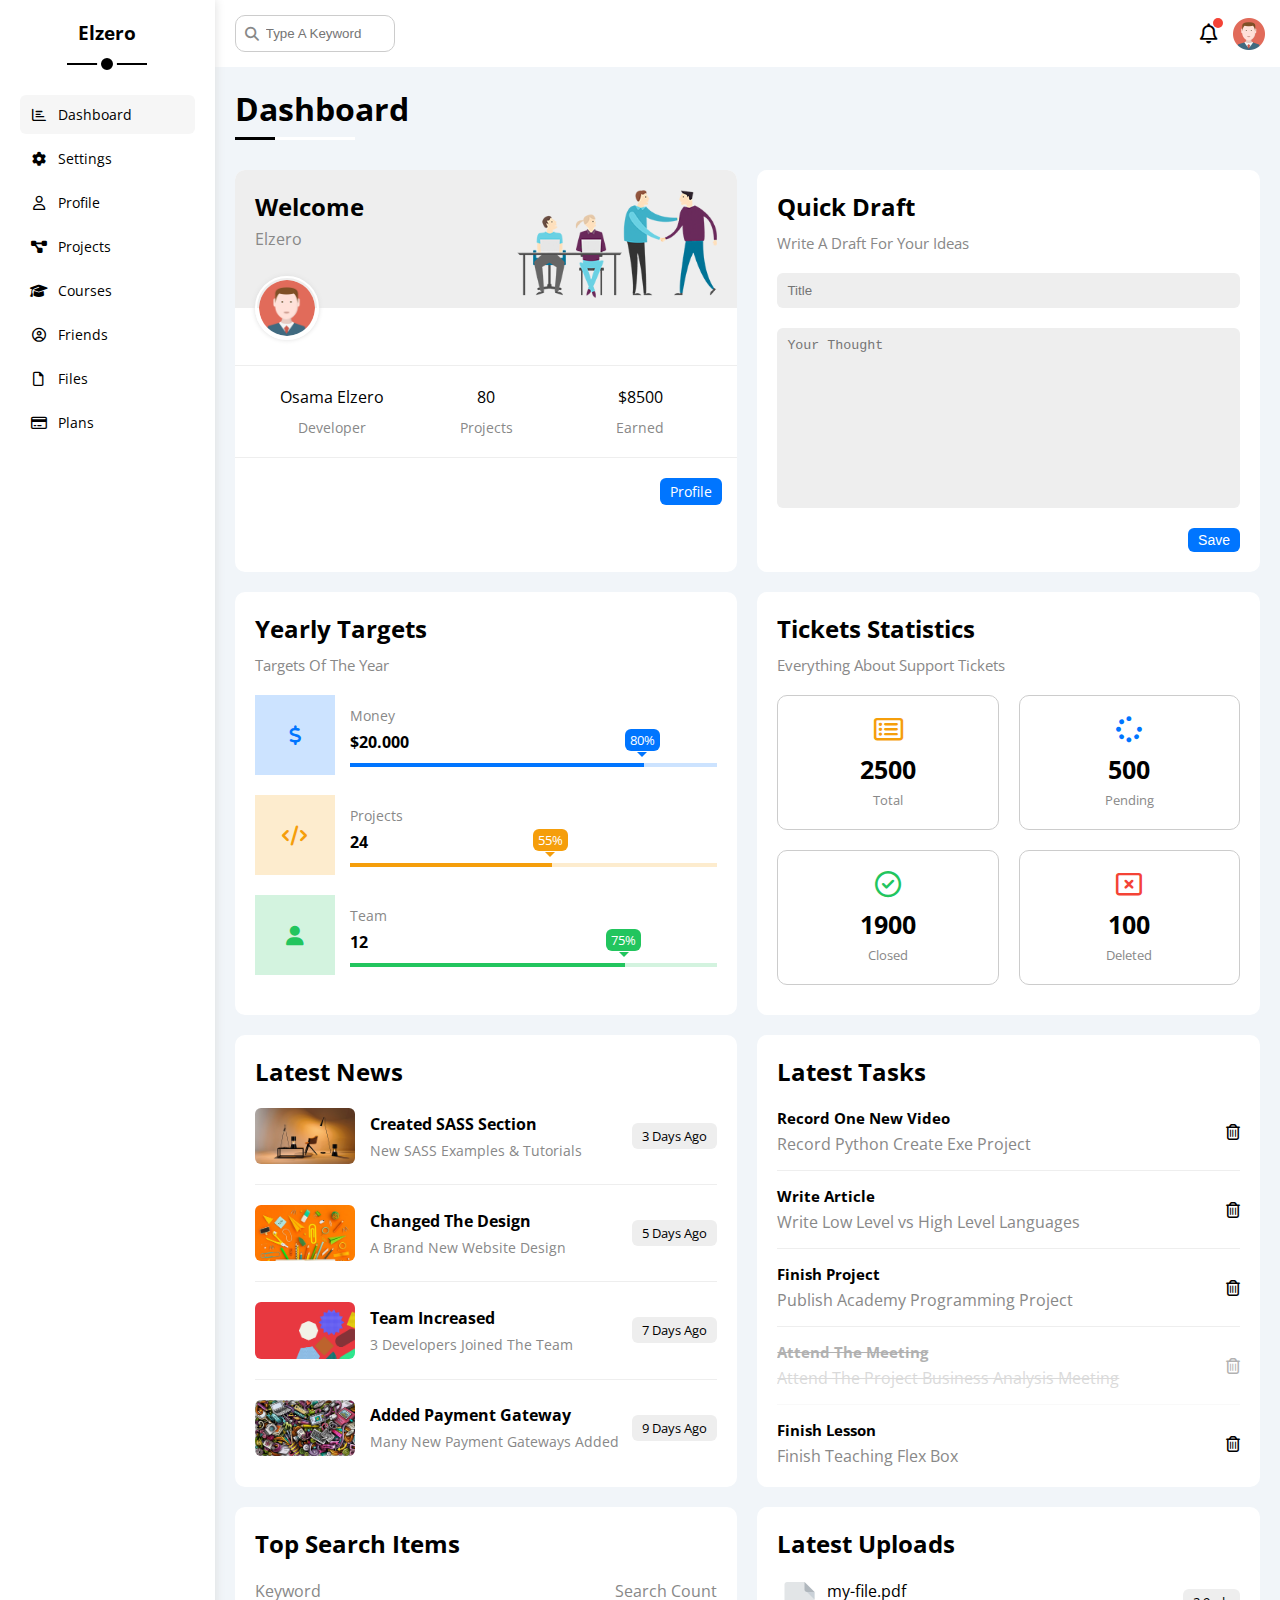
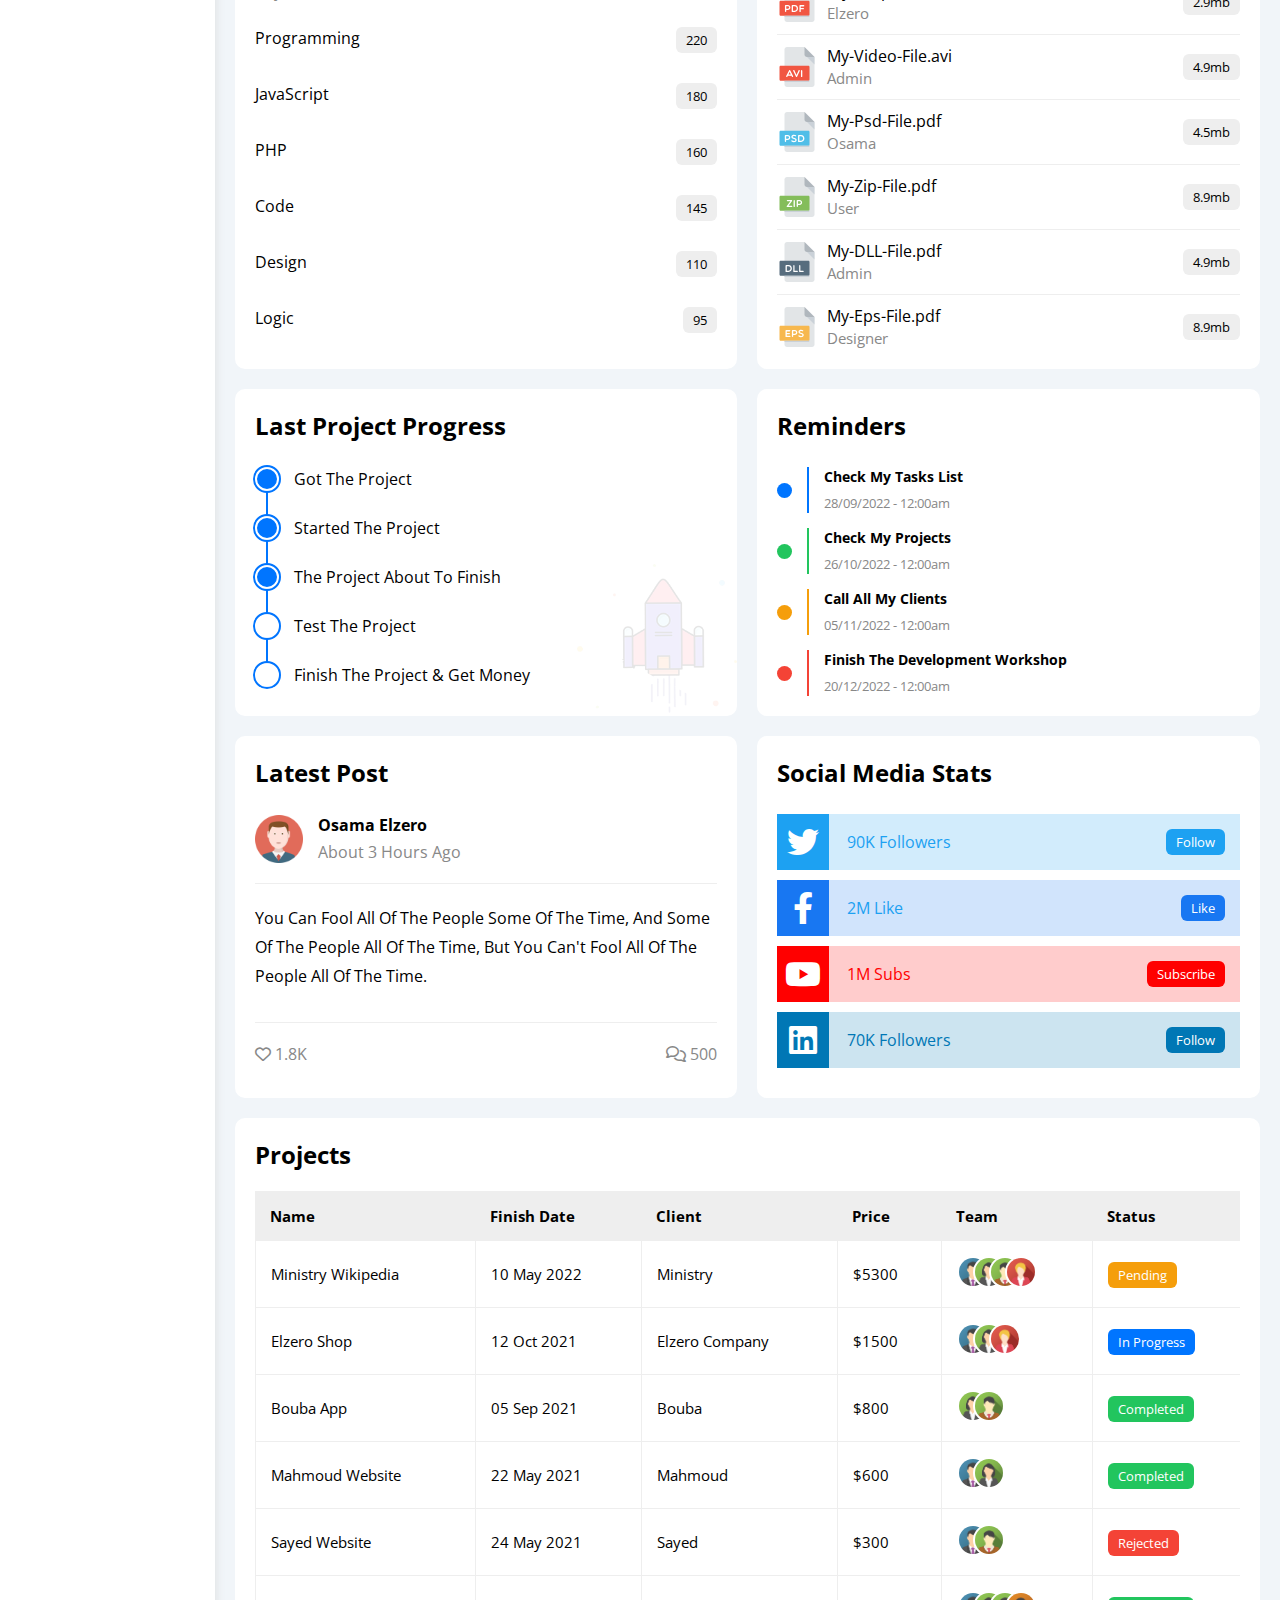
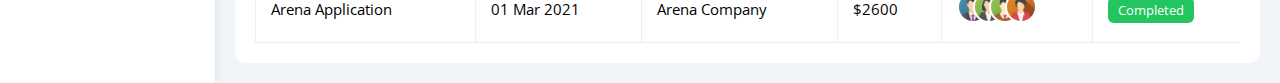
==== index.html @ e28482ee "Add files via upload" ====
<!DOCTYPE html>
<html lang="en">
  <head>
    <meta charset="UTF-8">
    <meta http-equiv="X-UA-Compatible" content="IE=edge">
    <meta name="viewport" content="width=device-width, initial-scale=1.0">
    <title>Dashboard</title>
    <link rel="stylesheet" href="css/framework.css">
    <link rel="stylesheet" href="css/master.css">
    <link rel="stylesheet" href="css/all.min.css">
    <link rel="preconnect" href="https://fonts.googleapis.com" />
    <link rel="preconnect" href="https://fonts.gstatic.com" crossorigin />
    <link href="https://fonts.googleapis.com/css2?family=Open+Sans:wght@300;500&#038;display=swap" rel="stylesheet" />
  </head>
  <body>
    <div class="page d-flex">
      <div class="sidebar bg-white p-20 p-relative">
        <h3 class="p-relative txt-c mt-0">Elzero</h3>
        <ul>
          <li>
            <a class="active d-flex align-center fs-14 c-black rad-6 p-10" href="index.html">
              <i class="fa-regular fa-chart-bar fa-fw"></i>
              <span>Dashboard</span>
            </a>
          </li>
          <li>
            <a class="d-flex align-center fs-14 c-black rad-6 p-10" href="settings.html">
              <i class="fa-solid fa-gear fa-fw"></i>
              <span>Settings</span>
            </a>
          </li>
          <li>
            <a class="d-flex align-center fs-14 c-black rad-6 p-10" href="profile.html">
              <i class="fa-regular fa-user fa-fw"></i>
              <span>Profile</span>
            </a>
          </li>
          <li>
            <a class="d-flex align-center fs-14 c-black rad-6 p-10" href="projects.html">
              <i class="fa-solid fa-diagram-project fa-fw"></i>
              <span>Projects</span>
            </a>
          </li>
          <li>
            <a class="d-flex align-center fs-14 c-black rad-6 p-10" href="courses.html">
              <i class="fa-solid fa-graduation-cap fa-fw"></i>
              <span>Courses</span>
            </a>
          </li>
          <li>
            <a class="d-flex align-center fs-14 c-black rad-6 p-10" href="friends.html">
              <i class="fa-regular fa-circle-user fa-fw"></i>
              <span>Friends</span>
            </a>
          </li>
          <li>
            <a class="d-flex align-center fs-14 c-black rad-6 p-10" href="files.html">
              <i class="fa-regular fa-file fa-fw"></i>
              <span>Files</span>
            </a>
          </li>
          <li>
            <a class="d-flex align-center fs-14 c-black rad-6 p-10" href="plans.html">
              <i class="fa-regular fa-credit-card fa-fw"></i>
              <span>Plans</span>
            </a>
          </li>
        </ul>
      </div>
      <div class="content w-full">
        <!-- Start Head -->
        <div class="head bg-white p-15 between-flex">
          <div class="search p-relative">
            <input class="p-10" type="search" placeholder="Type A Keyword" />
          </div>
          <div class="icons d-flex align-center">
            <div class="notification p-relative">
              <i class="fa-regular fa-bell fa-lg"></i>
            </div>
            <img src="imgs/avatar.png" alt="">
          </div>
        </div>
        <!-- End Head -->
        <h1 class="m-20 p-relative">Dashboard</h1>
        <div class="wrapper d-grid gap-20">
          <!-- Start Welcome Widget -->
          <div class="welcome rad-10 bg-white txt-c-mobile block-mobile">
            <div class="intro d-flex space-between p-20 bg-eee">
              <div>
                <h2 class="m-0">Welcome</h2>
                <p class="c-grey mt-5">Elzero</p>
              </div>
              <img class="hide-mobile" src="imgs/welcome.png" alt="">
            </div>
            <img class="avatar" src="imgs/avatar.png " alt="">
            <div class="body d-flex p-20 mt-20 mb-20 txt-c block-mobile">
              <div>Osama Elzero<span class="d-block c-grey mt-10 fs-14">Developer</span></div>
              <div>80<span class="d-block c-grey mt-10 fs-14">Projects</span></div>
              <div>$8500<span class="d-block c-grey mt-10 fs-14">Earned</span></div>
            </div>
            <a class="visit d-block fs-14 bg-blue c-white w-fit btn-shape" href="profile.html">Profile</a>
          </div>
          <!-- End Welcome Widget -->
          <!-- Start Quick Draft Widget -->
          <div class="quick-draft rad-10 bg-white block-mobile p-20">
            <h2 class="mt-0 mb-10">Quick Draft</h2>
            <p class="mt-0 mb-20 c-grey fs-15">Write A Draft For Your Ideas</p>
            <form action="">
              <input class="bg-eee b-none mb-20 p-10 rad-6 w-full" type="text" placeholder="Title">
              <textarea class="d-block bg-eee b-none mb-20 p-10 rad-6 w-full" type="text" placeholder="Your Thought"></textarea>
              <input class="save d-block fs-14 bg-blue c-white b-none w-fit btn-shape" type="submit" value="Save">
            </form>
          </div>
          <!-- End Quick Draft Widget -->
          <!-- Start Targets Widget -->
          <div class="targets rad-10 bg-white block-mobile p-20">
            <h2 class="mt-0 mb-10">Yearly Targets</h2>
            <p class="mt-0 mb-20 c-grey fs-15">Targets Of The Year</p>
            <div class="target-row mb-20 center-flex blue">
              <div class="icon center-flex mr-15"><i class="fa-solid fa-dollar-sign fa-lg c-blue"></i></div>
              <div class="details">
                <span class="c-grey fs-14">Money</span>
                <span class="d-block fw-bold mt-5 mb-10">$20.000</span>
                <div class="progress p-relative">
                  <span class="bg-blue blue p-absolute" style="width: 80%;">
                    <span class="p-absolute rad-6 bg-blue c-white">80%</span>
                  </span>
                </div>
              </div>
            </div>
            <div class="target-row mb-20 center-flex orange">
              <div class="icon center-flex mr-15"><i class="fa-solid fa-code fa-lg c-orange"></i></div>
              <div class="details">
                <span class="c-grey fs-14">Projects</span>
                <span class="d-block fw-bold mt-5 mb-10">24</span>
                <div class="progress p-relative">
                  <span class="bg-orange p-absolute" style="width: 55%;">
                    <span class="p-absolute rad-6 bg-orange c-white">55%</span>
                  </span>
                </div>
              </div>
            </div>
            <div class="target-row mb-20 center-flex green">
              <div class="icon center-flex mr-15"><i class="fa-solid fa-user fa-lg c-green"></i></div>
              <div class="details">
                <span class="c-grey fs-14">Team</span>
                <span class="d-block fw-bold mt-5 mb-10">12</span>
                <div class="progress p-relative">
                  <span class="bg-green p-absolute" style="width: 75%;">
                    <span class="p-absolute rad-6 bg-green c-white">75%</span>
                  </span>
                </div>
              </div>
            </div>
          </div>
          <!-- End Targets Widget -->
          <!-- Start Tickets Widget -->
          <div class="tickets rad-10 bg-white block-mobile p-20">
            <h2 class="mt-0 mb-10">Tickets Statistics</h2>
            <p class="mt-0 mb-20 c-grey fs-15">Everything About Support Tickets</p>
            <div class="d-flex txt-c gap-20 f-wrap  ">
              <div class="box p-20 rad-10 fs-13 c-grey">
                <i class="fa-regular fa-rectangle-list fa-2x mb-10 c-orange"></i>
                <span class="d-block fw-bold fs-25 c-black mb-5">2500</span>
                Total
              </div>
              <div class="box p-20 rad-10 fs-13 c-grey">
                <i class="fa-solid fa-spinner fa-2x mb-10 c-blue"></i>
                <span class="d-block fw-bold fs-25 c-black mb-5">500</span>
                Pending
              </div>
              <div class="box p-20 rad-10 fs-13 c-grey">
                <i class="fa-regular fa-circle-check fa-2x mb-10 c-green"></i>
                <span class="d-block fw-bold fs-25 c-black mb-5">1900</span>
                Closed
              </div>
              <div class="box p-20 rad-10 fs-13 c-grey">
                <i class="fa-regular fa-rectangle-xmark fa-2x mb-10 c-red"></i>
                <span class="d-block fw-bold fs-25 c-black mb-5">100</span>
                Deleted
              </div>
            </div>
          </div>
          <!-- End Tickets Widget -->
          <!-- Start Latest News Widget -->
          <div class="latest-news rad-10 bg-white block-mobile p-20">
            <h2 class="mt-0 mb-20">Latest News</h2>
            <div class="news-row d-flex align-center">
              <img class="w-100 rad-6 mr-15" src="imgs/news-01.png" alt="">
              <div class="info">
                <h3 class="mt-0 fs-16">Created SASS Section</h3>
                <p class="m-0 c-grey fs-14">New SASS Examples & Tutorials</p>
              </div>
              <div class="fs-13 bg-eee btn-shape txt-c-mobile">3 Days Ago</div>
            </div>
            <div class="news-row d-flex align-center">
              <img class="w-100 rad-6 mr-15" src="imgs/news-02.png" alt="">
              <div class="info">
                <h3 class="mt-0 fs-16">Changed The Design</h3>
                <p class="m-0 c-grey fs-14">A Brand New Website Design</p>
              </div>
              <div class="fs-13 bg-eee btn-shape txt-c-mobile">5 Days Ago</div>
            </div>
            <div class="news-row d-flex align-center">
              <img class="w-100 rad-6 mr-15" src="imgs/news-03.png" alt="">
              <div class="info">
                <h3 class="mt-0 fs-16">Team Increased</h3>
                <p class="m-0 c-grey fs-14">3 Developers Joined The Team</p>
              </div>
              <div class="fs-13 bg-eee btn-shape txt-c-mobile">7 Days Ago</div>
            </div>
            <div class="news-row d-flex align-center">
              <img class="w-100 rad-6 mr-15" src="imgs/news-04.png" alt="">
              <div class="info">
                <h3 class="mt-0 fs-16">Added Payment Gateway</h3>
                <p class="m-0 c-grey fs-14">Many New Payment Gateways Added</p>
              </div>
              <div class="fs-13 bg-eee btn-shape txt-c-mobile">9 Days Ago</div>
            </div>
          </div>
          <!-- End Latest News Widget -->
          <!-- Start Tasks Widget -->
          <div class="tasks rad-10 bg-white block-mobile p-20">
            <h2 class="mt-0 mb-20">Latest Tasks</h2>

            <div class="task-row between-flex mb-15 pb-15">
              <div class="info">
                <h3 class="mt-0 mb-5 fs-15">Record One New Video</h3>
                <p class="mt-0 c-grey m-0">Record Python Create Exe Project</p>
              </div>
              <i class="fa-regular fa-trash-can delete"></i>
            </div>
            <div class="task-row between-flex mb-15 pb-15">
              <div class="info">
                <h3 class="mt-0 mb-5 fs-15">Write Article</h3>
                <p class="mt-0 c-grey m-0">Write Low Level vs High Level Languages</p>
              </div>
              <i class="fa-regular fa-trash-can delete"></i>
            </div>
            <div class="task-row between-flex mb-15 pb-15">
              <div class="info">
                <h3 class="mt-0 mb-5 fs-15">Finish Project</h3>
                <p class="mt-0 c-grey m-0">Publish Academy Programming Project</p>
              </div>
              <i class="fa-regular fa-trash-can delete"></i>
            </div>
            <div class="task-row between-flex mb-15 pb-15 done">
              <div class="info">
                <h3 class="mt-0 mb-5 fs-15">Attend The Meeting</h3>
                <p class="mt-0 c-grey m-0 c-grey">Attend The Project Business Analysis Meeting</p>
              </div>
              <i class="fa-regular fa-trash-can delete"></i>
            </div>
            <div class="task-row between-flex">
              <div class="info">
                <h3 class="mt-0 mb-5 fs-15">Finish Lesson</h3>
                <p class="c-grey m-0">Finish Teaching Flex Box</p>
              </div>
              <i class="fa-regular fa-trash-can delete"></i>
            </div>
          </div>
          <!-- End Tasks Widget -->
          <!-- Start Search Items -->
          <div class="search-items p-20 bg-white rad-10">
            <h2 class="mt-0 mb-20">Top Search Items</h2>
            <div class="items d-flex space-between mb-10 c-grey">
              <div>Keyword</div>
              <div>Search Count</div>
            </div>
            <div class="items d-flex space-between pt-15 pb-15">
              <span>Programming</span>
              <span class="btn-shape bg-eee fs-13">220</span>
            </div>
            <div class="items d-flex space-between pt-15 pb-15">
              <span>JavaScript</span>
              <span class="btn-shape bg-eee fs-13">180</span>
            </div>
            <div class="items d-flex space-between pt-15 pb-15">
              <span>PHP</span>
              <span class="btn-shape bg-eee fs-13">160</span>
            </div>
            <div class="items d-flex space-between pt-15 pb-15">
              <span>Code</span>
              <span class="btn-shape bg-eee fs-13">145</span>
            </div>
            <div class="items d-flex space-between pt-15 pb-15">
              <span>Design</span>
              <span class="btn-shape bg-eee fs-13">110</span>
            </div>
            <div class="items d-flex space-between pt-15 pb-15">
              <span>Logic</span>
              <span class="btn-shape bg-eee fs-13">95</span>
            </div>
          </div>
          <!-- End Search Items -->
          <!-- Start Latest Uploads Widget -->
          <div class="latest-uploads p-20 bg-white rad-10">
            <h2 class="mt-0 mb-20">Latest Uploads</h2>
            <ul class="m-0">
              <li class="d-flex between-flex pb-10 mb-10">
                <div class="d-flex align-center">
                  <img class="mr-10" src="imgs/pdf.svg" alt="">
                  <div class="">
                    <span class="d-block">my-file.pdf</span>
                    <span class="fs-15 c-grey">Elzero</span>
                  </div>
                </div>
                <div class="btn-shape bg-eee fs-13">2.9mb</div>
              </li>
              <li class="d-flex between-flex pb-10 mb-10">
                <div class="d-flex align-center">
                  <img class="mr-10" src="imgs/avi.svg" alt="">
                  <div class="">
                    <span class="d-block">My-Video-File.avi</span>
                    <span class="fs-15 c-grey">Admin</span>
                  </div>
                </div>
                <div class="btn-shape bg-eee fs-13">4.9mb</div>
              </li>
              <li class="d-flex between-flex pb-10 mb-10">
                <div class="d-flex align-center">
                  <img class="mr-10" src="imgs/psd.svg" alt="">
                  <div class="">
                    <span class="d-block">My-Psd-File.pdf</span>
                    <span class="fs-15 c-grey">Osama</span>
                  </div>
                </div>
                <div class="btn-shape bg-eee fs-13">4.5mb</div>
              </li>
              <li class="d-flex between-flex pb-10 mb-10">
                <div class="d-flex align-center">
                  <img class="mr-10" src="imgs/zip.svg" alt="">
                  <div class="">
                    <span class="d-block">My-Zip-File.pdf</span>
                    <span class="fs-15 c-grey">User</span>
                  </div>
                </div>
                <div class="btn-shape bg-eee fs-13">8.9mb</div>
              </li>
              <li class="d-flex between-flex pb-10 mb-10">
                <div class="d-flex align-center">
                  <img class="mr-10" src="imgs/dll.svg" alt="">
                  <div class="">
                    <span class="d-block">My-DLL-File.pdf</span>
                    <span class="fs-15 c-grey">Admin</span>
                  </div>
                </div>
                <div class="btn-shape bg-eee fs-13">4.9mb</div>
              </li>
              <li class="d-flex between-flex">
                <div class="d-flex align-center">
                  <img class="mr-10" src="imgs/eps.svg" alt="">
                  <div>
                    <span class="d-block">My-Eps-File.pdf</span>
                    <span class="fs-15 c-grey">Designer</span>
                  </div>
                </div>
                <div class="btn-shape bg-eee fs-13">8.9mb</div>
              </li>
            </ul>
          </div>
          <!-- End Latest Uploads Widget -->
          <!-- Start Last Project Progress Widget -->
          <div class="last-project p-20 bg-white rad-10 p-relative">
            <h2 class="mt-0 mb-20">Last Project Progress</h2>
            <ul class="p-relative m-0">
              <li class="mt-25 align-center done d-flex">Got The Project</li>
              <li class="mt-25 align-center done d-flex">Started The Project</li>
              <li class="mt-25 align-center done d-flex">The Project About To Finish</li>
              <li class="mt-25 align-center d-flex current">Test The Project</li>
              <li class="mt-25 align-center d-flex">Finish The Project & Get Money</li>
            </ul>
            <img class="launch-icon " src="imgs/project.png" alt="">
          </div>
          <!-- End Last Project Progress Widget -->
          <!-- Start Reminders Widget -->
          <div class="reminders p-20 bg-white rad-10 p-relative">
            <h2 class="mt-0 mb-25">Reminders</h2>
            <ul class="m-0">
              <li class="d-flex mt-15 align-center">
                <span class="key rad-half bg-blue mr-15 d-block"></span>
                <div class= "pl-15 blue">
                  <p class="fs-14 fw-bold mt-0 mb-5">Check My Tasks List</p>
                  <span class="fs-13 c-grey">28/09/2022 - 12:00am</span>
                </div>
              </li>
              <li class="d-flex mt-15 align-center">
                <span class="key rad-half bg-green mr-15 d-block"></span>
                <div class= "pl-15 green">
                  <p class="fs-14 fw-bold mt-0 mb-5">Check My Projects</p>
                  <span class="fs-13 c-grey">26/10/2022 - 12:00am</span>
                </div>
              </li>
              <li class="d-flex mt-15 align-center">
                <span class="key rad-half bg-orange mr-15 d-block"></span>
                <div class= "pl-15 orange">
                  <p class="fs-14 fw-bold mt-0 mb-5">Call All My Clients</p>
                  <span class="fs-13 c-grey">05/11/2022 - 12:00am</span>
                </div>
              </li>
              <li class="d-flex mt-15 align-center">
                <span class="key rad-half bg-red mr-15 d-block"></span>
                <div class= "pl-15 red">
                  <p class="fs-14 fw-bold mt-0 mb-5">Finish The Development Workshop</p>
                  <span class="fs-13 c-grey">20/12/2022 - 12:00am</span>
                </div>
              </li>
            </ul>
          </div>
          <!-- End Reminders Widget -->
          <!-- Start Latest Post Widget -->
          <div class="latest-post p-20 bg-white rad-10 p-relative">
            <h2 class="mt-0 mb-25">Latest Post</h2>
            <div class="top d-flex align-center">
              <img class="avatar mr-15" src="imgs/avatar.png" alt="">
              <div class="info">
                <span class="mb-5 fw-bold d-block">Osama Elzero</span>
                <span class="c-grey">About 3 Hours Ago</span>
              </div>
            </div>
            <div class="post-content txt-c-mobile mt-20 mb-20 pt-20 pb-20">
              You Can Fool All Of The People Some Of The Time, And Some Of The People All Of The Time, But You Can't Fool All Of The People All Of The Time.
            </div>
            <div class="post-stats between-flex c-grey">
              <div>
                <i class="fa-regular fa-heart"></i>
                <span>1.8K</span>
              </div>
              <div>
                <i class="fa-regular fa-comments"></i>
                <span>500</span>
              </div>
            </div>
          </div>
          <!-- End Latest Post Widget -->
          <!-- Start Social Media Stats Widget -->
          <div class="social-media p-20 bg-white rad-10 p-relative">
            <h2 class="mt-0 mb-25">Social Media Stats</h2>
            <div class="box twitter p-relative mb-10 p-15 between-flex">
              <i class="fa-brands fa-twitter fa-2x c-white h-full center-flex"></i>
              <span>90K Followers</span>
              <a class="btn-shape fs-13 c-white bg-blue" href="#">Follow</a>
            </div>
            <div class="box facebook p-relative mb-10 p-15 between-flex">
              <i class="fa-brands fa-facebook-f fa-2x c-white h-full center-flex"></i>
              <span>2M Like</span>
              <a class="btn-shape fs-13 c-white bg-blue" href="#">Like</a>
            </div>
            <div class="box youtube p-relative mb-10 p-15 between-flex">
              <i class="fa-brands fa-youtube fa-2x c-white h-full center-flex"></i>
              <span>1M Subs</span>
              <a class="btn-shape fs-13 c-white bg-blue" href="#">Subscribe</a>
            </div>
            <div class="box linkedin p-relative mb-10 p-15 between-flex">
              <i class="fa-brands fa-linkedin fa-2x c-white h-full center-flex"></i>
              <span>70K Followers</span>
              <a class="btn-shape fs-13 c-white bg-blue" href="#">Follow</a>
            </div>
          </div>
          <!-- End Social Media Stats Widget -->
        </div>
          <!-- Start Projects Widget -->
          <div class="projects p-20 bg-white rad-10 m-20">
            <h2 class="mt-0 mb-20">Projects</h2>
            <div class="responsive-table">
              <table class="fs-15 w-full">
                <thead>
                  <tr>
                    <td>Name</td>
                    <td>Finish Date</td>
                    <td>Client</td>
                    <td>Price</td>
                    <td>Team</td>
                    <td>Status</td>
                  </tr>
                </thead>
                <tbody>
                  <tr>
                    <td>Ministry Wikipedia</td>
                    <td>10 May 2022</td>
                    <td>Ministry</td>
                    <td>$5300</td>
                    <td>
                      <img src="imgs/team-01.png" alt="">
                      <img src="imgs/team-02.png" alt="">
                      <img src="imgs/team-03.png" alt="">
                      <img src="imgs/team-05.png" alt="">
                    </td>
                    <td>
                      <span class="label btn-shape bg-orange">Pending</span>
                    </td>
                  </tr>
                  <tr>
                    <td>Elzero Shop</td>
                    <td>12 Oct 2021</td>
                    <td>Elzero Company</td>
                    <td>$1500</td>
                    <td>
                      <img src="imgs/team-01.png" alt="">
                      <img src="imgs/team-02.png" alt="">
                      <img src="imgs/team-05.png" alt="">
                    </td>
                    <td>
                      <span class="label btn-shape bg-blue">In Progress</span>
                    </td>
                  </tr>
                  <tr>
                    <td>Bouba App</td>
                    <td>05 Sep 2021</td>
                    <td>Bouba</td>
                    <td>$800</td>
                    <td>
                      <img src="imgs/team-02.png" alt="">
                      <img src="imgs/team-03.png" alt="">
                    </td>
                    <td>
                      <span class="label btn-shape bg-green">Completed</span>
                    </td>
                  </tr>
                  <tr>
                    <td>Mahmoud Website</td>
                    <td>22 May 2021</td>
                    <td>Mahmoud</td>
                    <td>$600</td>
                    <td>
                      <img src="imgs/team-01.png" alt="">
                      <img src="imgs/team-02.png" alt="">
                    </td>
                    <td>
                      <span class="label btn-shape bg-green">Completed</span>
                    </td>
                  </tr>
                  <tr>
                    <td>Sayed Website</td>
                    <td>24 May 2021</td>
                    <td>Sayed</td>
                    <td>$300</td>
                    <td>
                      <img src="imgs/team-01.png" alt="">
                      <img src="imgs/team-03.png" alt="">
                    </td>
                    <td>
                      <span class="label btn-shape bg-red">Rejected</span>
                    </td>
                  </tr>
                  <tr>
                    <td>Arena Application</td>
                    <td>01 Mar 2021</td>
                    <td>Arena Company</td>
                    <td>$2600</td>
                    <td>
                      <img src="imgs/team-01.png" alt="">
                      <img src="imgs/team-02.png" alt="">
                      <img src="imgs/team-03.png" alt="">
                      <img src="imgs/team-04.png" alt="">
                    </td>
                    <td>
                      <span class="label btn-shape bg-green">Completed</span>
                    </td>
                  </tr>
                </tbody>
              </table>
            </div>
          </div>
          <!-- End Projects Widget -->
      </div>
    </div>
  </body>
</html>
---- css/framework.css ----
:root {
  --blue-color: #0075ff;
  --blue-alt-color: #0d69d5;
  --orange-color: #f59e0b;
  --green-color: #22c55e;
  --red-color: #f44336;
  --grey-color: #888;
}
/* Start Box */
.d-flex {
  display: flex !important;
}
.f-wrap {
  flex-wrap: wrap;
}
.align-center {
  align-items: center;
}
.space-between {
  justify-content: space-between;
}
.d-grid {
  display: grid !important;
}
.gap-20 {
  gap: 20px;
}
.d-block {
  display: block !important;
}
@media (max-width: 767px) {
  .block-mobile {
    display: block !important;
  }
  .hide-mobile {
    display: none !important;
  }
  .wrap-mobile {
    flex-wrap: wrap;
  }
}
/* End Box */
/* Start Padding + Margin */
.p-10 {
  padding: 10px;
}
.p-15 {
  padding: 15px;
}
.p-20 {
  padding: 20px;
}
.pt-10 {
  padding-top: 10px;
}
.pt-15 {
  padding-top: 15px;
}
.pt-20 {
  padding-top: 20px;
}
.pb-10 {
  padding-bottom: 10px;
}
.pb-15 {
  padding-bottom: 15px;
}
.pb-20 {
  padding-bottom: 20px;
}
.pl-15 {
  padding-left: 15px;
}
.m-0 {
  margin: 0;
}
.m-15 {
  margin: 15px;
}
.m-20 {
  margin: 20px;
}
.mt-0 {
  margin-top: 0;
}
.mt-5 {
  margin-top: 5px;
}
.mt-10 {
  margin-top: 10px;
}
.mt-15 {
  margin-top: 15px;
}
.mt-20 {
  margin-top: 20px;
}
.mt-25 {
  margin-top: 25px;
}
.mr-10 {
  margin-right: 10px;
}
.mr-15 {
  margin-right: 15px;
}
.mb-5 {
  margin-bottom: 5px;
}
.mb-10 {
  margin-bottom: 10px;
}
.mb-15 {
  margin-bottom: 15px;
}
.mb-20 {
  margin-bottom: 20px;
}
.mb-25 {
  margin-bottom: 25px;
}
/* End Padding + Margin */
/* Start Color */
.c-black {
  color: black;
}
.c-white {
  color: white;
}
.c-grey {
  color: var(--grey-color);
}
.c-red {
  color: var(--red-color);
}
.c-green {
  color: var(--green-color);
}
.c-blue {
  color: var(--blue-color);
}
.c-orange {
  color: var(--orange-color);
}
.bg-red {
  background-color: var(--red-color);
}
.bg-green {
  background-color: var(--green-color);
}
.bg-blue {
  background-color: var(--blue-color);
}
.bg-orange {
  background-color: var(--orange-color);
}
.bg-white {
  background-color: white;
}
.bg-eee {
  background-color: #eee;
}
/* End Color */
/* Start Position */
.p-relative {
  position: relative;
}
.p-absolute {
  position: absolute;
}
/* End Position */
/* Start Font */
.txt-c {
  text-align: center;
}
.fs-13 {
  font-size: 13px;
}
.fs-14 {
  font-size: 14px;
}
.fs-15 {
  font-size: 15px;
}
.fs-16 {
  font-size: 16px;
}
.fs-25 {
  font-size: 25px;
}
.fw-bold {
  font-weight: bold;
}
@media (max-width: 767px) {
  .txt-c-mobile {
    text-align: center;
  }
}
/* End Font */
/* Start Border */
.rad-6 {
  border-radius: 6px;
}
.rad-10 {
  border-radius: 10px;
}
.rad-half {
  border-radius: 50%;
}
.b-none {
  border: none;
}
.border-ccc {
  border: 1px solid #ccc;
}
.border-eee {
  border: 1px solid #eee;
}

/* End Border */
/* Start Width + Height */
.w-full {
  width: 100%;
}
.w-100 {
  width: 100px;
}
.w-fit {
  width: fit-content;
}
.h-full {
  height: 100%;
}
.h-100 {
  height: 100px;
}
/* End Width + Height */
/* Start Components */
.center-flex {
  display: flex !important;
  align-items: center;
  justify-content: center;
}
.between-flex {
  display: flex !important;
  align-items: center;
  justify-content: space-between;
}
.btn-shape {
  padding: 4px 10px;
  border-radius: 6px;
}
/* End Components */
---- css/master.css ----
:root {
  --blue-color: #0075ff;
  --blue-alt-color: #0d69d5;
  --orange-color: #f59e0b;
  --green-color: #22c55e;
  --red-color: #f44336;
  --grey-color: #888;
}
* {
  box-sizing: border-box;
}
body {
  font-family: "Open Sans", sans-serif;
  margin: 0;
}
*:focus {
  outline: none;
}
a {
  text-decoration: none;
}
ul {
  list-style: none;
  padding: 0;
}
::-webkit-scrollbar {
  width: 15px;
}
::-webkit-scrollbar-track {
  background-color: white;
}
::-webkit-scrollbar-thumb {
  background-color: var(--blue-color);
}
::-webkit-scrollbar-thumb:hover {
  background-color: var(--blue-alt-color);
}
.page {
  background-color: #f1f5f9;
  min-height: 100vh;
}
/* Start Sidebar */
.sidebar {
  width: 250px;
  box-shadow: 0 0 10px #ddd;
}
.sidebar > h3 {
  margin-bottom: 50px;
}
.sidebar > h3::before,
.sidebar > h3::after {
  content: "";
  background-color: black;
  transform: translateX(-50%);
  position: absolute;
  left: 50%;
}
.sidebar > h3::before {
  width: 80px;
  height: 2px;
  bottom: -20px;
}
.sidebar > h3::after {
  bottom: -29px;
  width: 12px;
  height: 12px;
  border-radius: 50%;
  border: 4px solid white;
}
.sidebar ul li a {
  transition: 0.3s;
  margin-bottom: 5px;
}
.sidebar ul li a:hover,
.sidebar ul li a.active {
  background-color: #f6f6f6;
}
.sidebar ul li a span {
  font-size: 14px;
  margin-left: 10px;
}
@media (max-width: 767px) {
  .sidebar {
    width: 58px;
    padding: 10px;
  }
  .sidebar > h3 {
    font-size: 13px;
    margin-bottom: 15px;
  }
  .sidebar > h3::before,
  .sidebar > h3::after {
    display: none;
  }
  .sidebar ul li a span {
    display: none;
  }
}
/* End Sidebar */
/* Start Content */
.content {
  overflow: hidden;
}
.head .search::before {
  font-family: var(--fa-style-family-classic);
  content: "\f002";
  font-weight: 900;
  position: absolute;
  left: 15px;
  top: 50%;
  transform: translateY(-50%);
  font-size: 14px;
  color: var(--grey-color);
}
.head .search input {
  border: 1px solid #ccc;
  border-radius: 10px;
  margin-left: 5px;
  padding-left: 30px;
  width: 160px;
  transition: width 0.3s;
}
.head .search input:focus {
  width: 200px;
}
.head .search input:focus::placeholder {
  opacity: 0;
}
.head .icons img {
  width: 32px;
  margin-left: 15px;
}
.head .icons .notification::before {
  content: "";
  position: absolute;
  width: 10px;
  height: 10px;
  background-color: var(--red-color);
  border-radius: 50%;
  top: -5px;
  right: -5px;
}

.page h1 {
  margin-bottom: 40px;
}
.page h1::before,
.page h1::after {
  content: "";
  height: 3px;
  left: 0;
  bottom: -10px;
  position: absolute;
}
.page h1::before {
  width: 120px;
  background-color: white;
}
.page h1::after {
  background-color: black;
  width: 40px;
}
.wrapper {
  grid-template-columns: repeat(auto-fill, minmax(450px, 1fr));
  margin-left: 20px;
  margin-right: 20px;
  margin-bottom: 20px;
}
/* End Content */
/* Start Welcome Widget */
.welcome {
  overflow: hidden;
}
.welcome .intro img {
  width: 200px;
  margin-bottom: -10px;
}
.welcome .avatar {
  width: 64px;
  height: 64px;
  border: 2px solid white;
  border-radius: 50%;
  padding: 2px;
  box-shadow: 0 0 5px #ddd;
  margin-left: 20px;
  margin-top: -32px;
}
.welcome .body {
  border-top: 1px solid #eee;
  border-bottom: 1px solid #eee;
}
.welcome .body div {
  flex: 1;
}
.welcome a {
  margin: 0 15px 15px auto;
  transition: 0.3s;
}
.welcome a:hover {
  background-color: var(--blue-alt-color);
}
@media (max-width: 767px) {
  .page .wrapper {
    grid-template-columns: minmax(200px, 1fr);
    gap: 10px;
    margin-left: 10px;
    margin-right: 10px;
    margin-bottom: 10px;
  }
  .welcome .intro {
    padding-bottom: 30px;
}
  .welcome .intro div h2 {
    margin-top: 0;
  }
  .welcome .avatar {
    margin-left: 0;
  }
  .welcome .body div:not(:last-child) {
    margin-bottom: 20px;
  }
}
/* End Welcome Widget */
/* Start Quick Draft Widget */
.quick-draft form textarea {
  resize: none;
  min-height: 180px;
}
.quick-draft form input:last-child {
  margin-left: auto;
  cursor: pointer;
  transition: 0.3s;
}
.quick-draft form input:last-child:hover {
  background-color: var(--blue-alt-color);
}
/* .quick-draft form [placeholder] {
  font-size: 12px;
  word-spacing: 5px;
} */
/* End Quick Draft Widget */
/* Start Targets Widget */
.targets .target-row .icon {
  width: 80px;
  height: 80px;
  margin-right: 15px;
}
.targets .details {
  flex: 1;
}
.targets .details .progress {
  height: 4px;
}
.targets .details .progress > span {
  height: 100%;
  left: 0;
  top: 0;
}
.targets .details .progress > span span {
  padding: 2px 5px;
  font-size: 13px;
  bottom: 16px;
  right: -16px;
}
.targets .blue .icon, .blue .progress {
  background-color: rgb(0 117 255 / 20%);
}
.blue .progress > span span::after {
  content: "";
  border-color: transparent;
  border-width: 5px;
  border-style: solid;
  position: absolute;
  bottom: -11px;
  left: 50%;
  transform: translateX(-50%);
  border-top-color: var(--blue-color);
}
.targets .orange .icon, .orange .progress {
  background-color: rgb(245 158 11 / 20%);
}
.orange .progress > span span::after {
  content: "";
  border-color: transparent;
  border-width: 5px;
  border-style: solid;
  position: absolute;
  bottom: -11px;
  left: 50%;
  transform: translateX(-50%);
  border-top-color: var(--orange-color);
}
.targets .green .icon, .green .progress {
  background-color: rgb(34 197 94 / 20%);
}
.green .progress > span span::after {
  content: "";
  border-color: transparent;
  border-width: 5px;
  border-style: solid;
  position: absolute;
  bottom: -11px;
  left: 50%;
  transform: translateX(-50%);
  border-top-color: var(--green-color);
}
/* End Targets Widget */
/* Start Tickets Widget */
.tickets .box {
  border: 1px solid #ccc;
  width: calc(50% - 10px);
}
@media (max-width: 767px) {
  .tickets .box {
    width: 100%;
  }
}
/* End Tickets Widget */
/* Start Latest News */
.latest-news .news-row:not(:last-of-type) {
  margin-bottom: 20px;
  padding-bottom: 20px;
  border-bottom: 1px solid #eee;
}
.latest-news .info {
  flex-grow: 1;
}
.latest-news .info h3 {
  margin-bottom: 6px;
}
/* End Latest News */
/* Start Tasks Widget */
.tasks > div:not(:last-child) {
  border-bottom: 1px solid #eee;
}
.tasks .info {
  flex-grow: 1;
}
.tasks .done {
  border-bottom: 1px solid #eee !important;
}
.tasks .done h3, .tasks .done p {
  text-decoration: line-through;
}
.tasks > div .delete {
  transition: 0.3s;
  cursor: pointer;
}
.tasks > div .delete:hover {
  color: var(--red-color);
}
.tasks .done {
  opacity: 0.3;
}
/* End Tasks Widget */
/* Start Latest Uploads Widget */
.latest-uploads ul li img {
  width: 40px;
  height: 40px;
}
.latest-uploads ul li:not(:last-child) {
  border-bottom: 1px solid #eee;
}
/* End Latest Uploads Widget */
/* Start Last Project Progress Widget */
.last-project ul::before {
  content: "";
  position: absolute;
  left: 11px;
  width: 2px;
  height: 100%;
  background-color: var(--blue-color);
}
.last-project ul li::before {
  content: "";
  width: 20px;
  height: 20px;
  display: block;
  border-radius: 50%;
  background-color: white;
  border: 2px solid white;
  outline: 2px solid var(--blue-color);
  margin-right: 15px;
  z-index: 1;
}
.last-project ul li.done::before {
  background-color: var(--blue-color);
}
.last-project ul li.current::before {
  animation: change-color 0.8s infinite alternate;
}
.last-project .launch-icon {
  position: absolute;
  width: 160px;
  bottom: 0;
  right: 0;
  opacity: 0.1;
}
/* End Last Project Progress Widget */
/* Start Reminders Widget */
.reminders .key {
  width: 15px;
  height: 15px;
}
.reminders .blue {
  border-left: 2px solid var(--blue-color);
}
.reminders .green {
  border-left: 2px solid var(--green-color);
}
.reminders .orange {
  border-left: 2px solid var(--orange-color);
}
.reminders .red {
  border-left: 2px solid var(--red-color);
}
/* End Reminders Widget */
/* Start Latest Post Widget */
.latest-post .top .avatar {
  width: 48px;
  height: 48px;
}
.latest-post .post-content {
  border-top: 1px solid #eee;
  border-bottom: 1px solid #eee;
  line-height: 1.8;
  min-height: 140px;
  text-transform: capitalize;
}
/* End Latest Post Widget */
/* Start Social Media Stats Widget */
.social-media .box {
  padding-left: 70px;
}
.social-media .box i {
  position: absolute;
  left: 0;
  top: 0;
  width: 52px;
  transition: 0.3s;
}
.social-media .box i:hover {
  transform: rotate(5deg);
}
.social-media .twitter {
  background-color: rgb(29 161 242 / 20%);
  color: #1da1f2;
}
.social-media .twitter i, .social-media .twitter a {
  background-color: #1da1f2;
}
.social-media .facebook {
  background-color: rgb(24 119 242 / 20%);
  color: #1da1f2;
}
.social-media .facebook i, .social-media .facebook a {
  background-color: #1877f2;
}
.social-media .youtube {
  background-color: rgb(255 0 0 / 20%);
  color: #ff0000;
}
.social-media .youtube i, .social-media .youtube a {
  background-color: #ff0000;
}
.social-media .linkedin {
  background-color: rgb(0 119 181 / 20%);
  color: #0077b5;
}
.social-media .linkedin i, .social-media .linkedin a {
  background-color: #0077b5;
}
/* End Social Media Stats Widget */
/* Start Projects Widget */
.projects .responsive-table {
  overflow: auto;
}
.projects table {
  min-width: 1000px;
  border-spacing: 0;
}
.projects table td {
  padding: 15px;
}
.projects thead td {
  background-color: #eee;
  font-weight: bold;
}
.projects table img {
  width: 32px;
  height: 32px;
  border-radius: 50%;
  padding: 2px;
  background-color: white;
}
.projects tbody td {
  border-bottom: 1px solid #eee;
  border-left: 1px solid #eee;
  transition: 0.3s;
}
.projects table img:not(:first-child) {
  margin-left: -20px;
}
.projects table .label {
  font-size: 13px;
  color: white;
}
.projects table tbody tr td:last-child {
  border-right: 1px solid #eee;
}
.projects tbody tr:hover td {
  background-color: #faf7f7;
}
/* End Projects Widget */

/* Start Settings page */
.settings-page {
  grid-template-columns: repeat(auto-fill, minmax(500px, 1fr));
}
@media (max-width: 767px) {
  .settings-page {
    grid-template-columns: minmax(100px, 1fr);
    margin-left: 10px;
    margin-right: 10px;
    gap: 10px;
  }
}
.toggle-checkbox {
  -webkit-appearance: none;
  appearance: none;
  display: none;
}
.toggle-switch {
  width: 78px;
  height: 32px;
  background-color: #ccc;
  border-radius: 16px;
  position: relative;
  transition: 0.3s;
  cursor: pointer;
}
.toggle-switch::before {
  font-family: var(--fa-style-family-classic);
  content: "\f00d";
  font-weight: 900;
  background-color: white;
  width: 24px;
  height: 24px;
  position: absolute;
  border-radius: 50%;
  top: 4px;
  left: 4px;
  display: flex;
  justify-content: center;
  align-items: center;
  color: #aaa;
  transition: 0.3s;
}
.toggle-checkbox:checked + .toggle-switch {
  background-color: var(--blue-color);
}
.toggle-checkbox:checked + .toggle-switch::before {
  content: "\f00c";
  left: 50px;
  color: var(--blue-color);
}
.settings-page .close-message {
  resize: none;
  min-height: 150px;
}
.settings-page :disabled {
  cursor: no-drop;
  background-color: #f0f4f8;
  color: #bbb;
}
.settings-page .email {
  display: inline-flex;
  width: calc(100% - 80px);
}
.settings-page .email::placeholder {
  opacity: 0.5;
}
.settings-page .sec-box:not(:last-of-type) {
  border-bottom: 1px solid #eee;
}
.settings-page .social-boxes i {
  width: 40px;
  height: 40px;
  background-color: #f6f6f6;
  border: 1px solid #ddd;
  border-right: none;
  border-radius: 6px 0 0 6px;
  transition: 0.3s;
}
.settings-page .social-boxes input {
  height: 40px;
  background-color: #f6f6f6;
  border: 1px solid #ddd;
  border-radius: 0 6px 6px 0;
  padding-left: 10px;
}
.settings-page .social-boxes > div:focus-within i {
  color: black;
}
.widgets-control .control input[type="checkbox"] {
  -webkit-appearance: none;
  appearance: none;
}
.widgets-control .control label {
  padding-left: 30px;
  cursor: pointer;
  position: relative;
}
.widgets-control .control label::before, .widgets-control .control label::after {
  position: absolute;
  left: 0;
  top: 50%;
  margin-top: -9px;
  border-radius: 4px;
}
.widgets-control .control label::before {
  content: "";
  width: 14px;
  height: 14px;
  border: 2px solid var(--grey-color);
}
.widgets-control .control label::after {
  font-family: var(--fa-style-family-classic);
  content: "\f00c";
  font-weight: 900;
  background-color: var(--blue-color);
  color: white;
  font-size: 12px;
  width: 18px;
  height: 18px;
  display: flex;
  justify-content: center;
  align-items: center;
  transform: scale(0) rotate(360deg);
  transition: 0.3s;
}
.widgets-control .control input[type="checkbox"]:checked + label::after {
  transform: scale(1);
}
.backup-control input[type="radio"] {
  -webkit-appearance: none;
  appearance: none;
}
.backup-control .date label {
  padding-left: 30px;
  cursor: pointer;
  position: relative;
}
.backup-control .date label .button {
  position: absolute;
  top: 50%;
  left: 0;
  transform: translateY(-50%);
  width: 20px;
  height: 20px;
  background-color: transparent;
  border: 2px solid var(--grey-color);
  border-radius: 50%;
  margin-right: 10px;
  text-align: center;
}
.backup-control .date input:checked + label .button {
  border-color: var(--blue-color);
}
.backup-control .date label .button::after {
  content: "";
  position: absolute;
  left: 50%;
  top: 50%;
  transform: scale(0) translate(-50%, -50%);
  transform-origin: left top;
  width: 12px;
  height: 12px;
  background: var(--blue-color);
  border-radius: 50%;
  transition: 0.3s;
}
.backup-control .date input:checked + label span::after {
  transform: scale(1) translate(-50%, -50%);
}
.backup-control .servers {
  border-top: 1px solid #eee;
  padding-top: 20px;
}
.backup-control .servers .server {
  border: 2px solid #eee;
  position: relative;
}
.backup-control .servers .server label {
  cursor: pointer;
}
.backup-control .servers input:checked + .server {
  border-color: var(--blue-color);
  color: var(--blue-color);
}
/* End Settings page */

/* Start Profile page */
@media (max-width: 767px) {
  .profile-page .overview {
    flex-direction: column;
  }
}
.profile-page .overview .avatar-box {
  width: 300px;
}
@media (min-width: 767px) {
  .profile-page .overview .avatar-box {
    border-right: 1px solid #eee;
  }
}
.profile-page .avatar-box .avatar {
  width: 120px;
  height: 120px;
}
.profile-page .avatar-box .level {
  height: 6px;
  overflow: hidden;
  margin: auto;
  width: 70%;
  text-align: left;
}
.profile-page .info-box .box {
  flex-wrap: wrap;
  border-bottom: 1px solid #eee;
  transition: 0.3s;
}
.profile-page .info-box .box:hover {
  background-color: #f9f9f9;
}
.profile-page .info-box h4 {
  font-weight: normal;
}
.profile-page .info-box .box > div {
  min-width: 250px;
}
.profile-page .info-box label div {
  height: 20px;
}
.profile-page .info-box .toggle-checkbox:checked + .toggle-switch::before {
  left: 62px;
}
.profile-page .info-box .toggle-switch::before {
  width: 12px;
  height: 12px;
  font-size: 8px;
}
@media (max-width: 767px) {
  .profile-page .info-box .toggle-switch {
      margin: auto;
  }
  .profile-page .other-data {
    flex-direction: column;
  }
}

.profile-page .skills-card {
  flex-grow: 1;
}
.profile-page .skills-card ul li {
  padding: 15px 0;
  display: flex;
}
.profile-page .skills-card ul li:not(:last-child) {
  border-bottom: 1px solid #eee;
}
.profile-page .skills-card ul li span {
  display: inline-flex;
  padding: 4px 10px;
  background-color: #eee;
  border-radius: 6px;
  font-size: 14px;
}
.profile-page .skills-card ul li span:not(:last-child) {
  margin-right: 5px;
}
.profile-page .activities {
  flex-grow: 2;
}
.profile-page .activity:not(:last-of-type) {
  border-bottom: 1px solid #eee;
  padding-bottom: 20px;
  margin-bottom: 20px;
}
.profile-page .activity img {
  width: 64px;
  height: 64px;
  margin-right: 10px;
  border-radius: 50%;
}
@media (min-width: 768px) {
  .profile-page .activity .date {
      margin-left: auto;
      text-align: right;
  }
}
@media (max-width: 767px) {
  .profile-page .activities img {
      margin-right: 0;
      margin-bottom: 15px;
  }
  .profile-page .activity {
    flex-direction: column;
  }
  .profile-page .activity .date {
    margin-top: 15px;
  }
}
/* End Profile page */

/* Start Projects page */
.projects-page {
  grid-template-columns: repeat(auto-fill, minmax(500px, 1fr));
}
@media (max-width: 767px) {
  .projects-page {
    grid-template-columns: minmax(200px, 1fr);
    margin-left: 10px;
    margin-right: 10px;
    gap: 10px;
  }
}
.projects-page .project .date {
  position: absolute;
  right: 10px;
  top: 10px;
}
.projects-page .project h4 {
  font-weight: normal;
}
.projects-page .project .team {
  position: relative;
  min-height: 80px;
}
.projects-page .project .team a {
  position: absolute;
  left: 0;
  bottom: 0;
}
.projects-page .project .team a:nth-child(2) {
  left: 25px;
}
.projects-page .project .team a:nth-child(3) {
  left: 50px;
}
.projects-page .project .team a:nth-child(4) {
  left: 75px;
}
.projects-page .project .team a:nth-child(5) {
  left: 100px;
}
.projects-page .project .team img {
  width: 40px;
  height: 40px;
  border-radius: 50%;
  padding: 2px;
  background-color: white;
}
.projects-page .project .team a:hover {
  z-index: 1;
}
.projects-page .project .do {
  border-top: 1px solid #eee;
  justify-content: flex-end;
}
.projects-page .project .do span {
  padding: 3px 8px;
  margin-left: 5px;
  width: fit-content;
}
.projects-page .project .info {
  border-top: 1px solid #eee;
}
.projects-page .project .info .prog {
  height: 8px;
  width: 260px;
  position: relative;
  border-radius: 6px;
}
.projects-page .project .info .prog span {
  position: absolute;
  left: 0;
  top: 0;
  height: 100%;
  border-radius: 6px;
}
@media (max-width: 767px) {
  .projects-page .project .do,
  .projects-page .project .info {
    flex-direction: column;
  }
  .projects-page .project .do span {
    margin-bottom: 15px;
  }
  .projects-page .project .info .prog {
    margin-bottom: 15px;
  }
}
/* End Projects page */
/* Start courses page */
.courses-page {
  grid-template-columns: repeat(auto-fill, minmax(300px, 1fr));
}
.courses-page .course {
  overflow: hidden;
}
.courses-page .course .instructor {
  position: absolute;
  width: 64px;
  height: 64px;
  border-radius: 50%;
  left: 20px;
  top: 20px;
  border: 2px solid #eee;
}
.courses-page .course .cover {
  width: 100%;
  height: 300px;
}
.courses-page .course .description {
  line-height: 1.6;
}
.courses-page .course .info {
  border-top: 1px solid #eee;
}
.courses-page .course .info .title {
  position: absolute;
  top: -13px;
  left: 50%;
  transform: translateX(-50%);
}
/* End courses page */
/* Start Friends page */
.friends-page {
  grid-template-columns: repeat(auto-fill, minmax(300px, 1fr));
}
@media (max-width: 767px) {
  .friends-page {
    grid-template-columns: minmax(200px, 1fr);
    gap: 10px;
    margin-left: 10px;
    margin-right: 10px;
  }
}
.friends-page .friend .contact {
  position: absolute;
  left: 10px;
  top: 10px;
}
.friends-page .friend .contact i {
  background-color: #eee;
  color: #666;
  padding: 10px;
  border-radius: 50%;
  transition: 0.3s;
  cursor: pointer;
  font-size: 13px;
}
.friends-page .friend .contact i:hover {
  color: white;
  background-color: var(--blue-color);
}
.friends-page .friend .icons {
  border-top: 1px solid #eee;
  border-bottom: 1px solid #eee;
  margin-top: 15px;
  margin-bottom: 15px;
  padding-top: 15px;
  padding-bottom: 15px;
}
.friends-page .friend .icons i {
  margin-right: 5px;
}
.friends-page .friend .icons .fa-face-smile {
  margin-left: 2px;
  margin-right: 6.5px;
}
.friends-page .friend .icons .vip {
  position: absolute;
  right: 0;
  top: 50%;
  transform: translateY(-50%);
  font-size: 40px;
  opacity: 0.2;
}
/* End Friends page */
/* Start Files page */
.files-page {
  flex-direction: row-reverse;
  align-items: flex-start;
}

.files-page .files-stats {
  min-width: 260px;
}
@media (max-width: 767px) {
  .files-page {
    flex-direction: column;
  }
  .files-page .files-stats {
    width: 100%;
  }
}
.files-page .files-stats .icon {
  width: 40px;
  height: 40px;
  margin-right: 10px;
}
.files-page .files-stats .blue {
  background-color: rgb(0 117 255 / 20%);
}
.files-page .files-stats .green {
  background-color: rgb(34 197 94 / 20%);
}
.files-page .files-stats .red {
  background-color: rgb(244 67 54 / 20%);
}
.files-page .files-stats .orange {
  background-color: rgb(245 158 11 / 20%);
}
.files-page .files-stats .size {
  margin-left: auto;
}
.files-page .files-stats .upload {
  margin: 15px auto 0;
  padding: 10px 15px;
  transition: 0.3s;
}
.files-page .files-stats .upload:hover {
  background-color: var(--blue-alt-color);
}
.files-page .files-stats .upload:hover i {
  animation: up-and-down 1s infinite;
}
.files-page .files-content {
  flex: 1;
  grid-template-columns: repeat(auto-fill, minmax(200px, 1fr));
}
.files-page .files-content .file i {
  top: 10px;
  left: 10px;
  transition: 0.3s;
  cursor: pointer;
}
.files-page .files-content .file i:hover {
  color: var(--blue-color);
}
.files-page .files-content .file .icon img {
  width: 64px;
  height: 64px;
  transition: 0.3s;
}
.files-page .files-content .file:hover .icon img {
  transform: rotate(5deg);
}
.files-page .files-content .file .info {
  border-top: 1px solid #eee;
  padding-top: 10px;
}
/* End Files page */
/* Start plans-page */
.plans-page {
  grid-template-columns: repeat(auto-fill, minmax(450px, 1fr));
}
.plans-page .plan .top {
  border: 3px solid white;
  outline: 3px solid transparent;
}
.plans-page .plan.green .top {
  outline-color: var(--green-color);
}
.plans-page .plan.blue .top {
  outline-color: var(--blue-color);
}
.plans-page .plan.orange .top {
  outline-color: var(--orange-color);
}
.plans-page .plan .top .price {
  position: relative;
  font-size: 40px;
  width: fit-content;
  margin: auto;
}
.plans-page .plan .price span {
  position: absolute;
  left: -20px;
  top: 0;
  font-size: 25px;
}
.plans-page .plan ul li {
  padding: 15px 0;
  display: flex;
  border-bottom: 1px solid #eee;
  align-items: center;
  font-size: 15px;
}
.plans-page .plan ul li i:first-child {
  font-size: 18px;
  margin-right: 5px;
}
.plans-page .plan ul li .yes {
  color: var(--green-color);
}
.plans-page .plan ul li i:not(.yes, .help) {
  color: var(--red-color);
}
.plans-page .plan ul li .help {
  color: var(--grey-color);
  margin-left: auto;
  cursor: pointer;
}
/* End plans-page */


/* Start Animation */
@keyframes change-color {
  from {
    background-color: var(--blue-color);
  }
  to {
    background-color: white;
  }
}
@keyframes up-and-down {
  0%, 100% {
    transform: translateY(0);
  }
  50% {
    transform: translateY(-5px);
  }
}
/* End Animation */
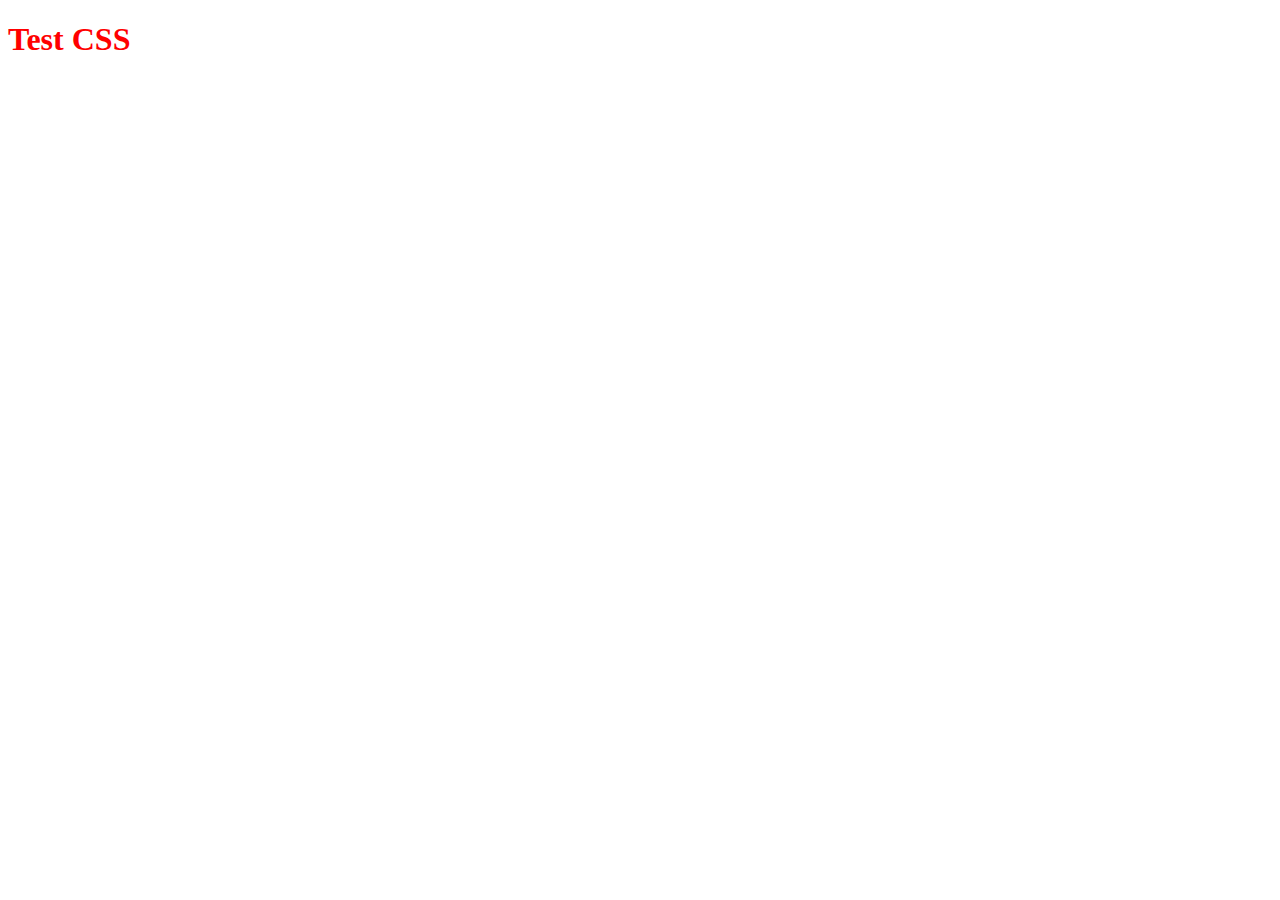
==== commit be4c7a38: "new Update" ====
--- a/index.html
+++ b/index.html
@@ -1,569 +1,14 @@
-<!DOCTYPE html>
-<html lang="en">
-  <head>
-    <meta charset="UTF-8">
-    <meta http-equiv="X-UA-Compatible" content="IE=edge">
-    <meta name="viewport" content="width=device-width, initial-scale=1.0">
-    <title>Dashboard</title>
-    <link rel="stylesheet" href="css/framework.css">
-    <link rel="stylesheet" href="css/master.css">
-    <link rel="stylesheet" href="css/all.min.css">
-    <link rel="preconnect" href="https://fonts.googleapis.com" />
-    <link rel="preconnect" href="https://fonts.gstatic.com" crossorigin />
-    <link href="https://fonts.googleapis.com/css2?family=Open+Sans:wght@300;500&#038;display=swap" rel="stylesheet" />
-  </head>
-  <body>
-    <div class="page d-flex">
-      <div class="sidebar bg-white p-20 p-relative">
-        <h3 class="p-relative txt-c mt-0">Elzero</h3>
-        <ul>
-          <li>
-            <a class="active d-flex align-center fs-14 c-black rad-6 p-10" href="index.html">
-              <i class="fa-regular fa-chart-bar fa-fw"></i>
-              <span>Dashboard</span>
-            </a>
-          </li>
-          <li>
-            <a class="d-flex align-center fs-14 c-black rad-6 p-10" href="settings.html">
-              <i class="fa-solid fa-gear fa-fw"></i>
-              <span>Settings</span>
-            </a>
-          </li>
-          <li>
-            <a class="d-flex align-center fs-14 c-black rad-6 p-10" href="profile.html">
-              <i class="fa-regular fa-user fa-fw"></i>
-              <span>Profile</span>
-            </a>
-          </li>
-          <li>
-            <a class="d-flex align-center fs-14 c-black rad-6 p-10" href="projects.html">
-              <i class="fa-solid fa-diagram-project fa-fw"></i>
-              <span>Projects</span>
-            </a>
-          </li>
-          <li>
-            <a class="d-flex align-center fs-14 c-black rad-6 p-10" href="courses.html">
-              <i class="fa-solid fa-graduation-cap fa-fw"></i>
-              <span>Courses</span>
-            </a>
-          </li>
-          <li>
-            <a class="d-flex align-center fs-14 c-black rad-6 p-10" href="friends.html">
-              <i class="fa-regular fa-circle-user fa-fw"></i>
-              <span>Friends</span>
-            </a>
-          </li>
-          <li>
-            <a class="d-flex align-center fs-14 c-black rad-6 p-10" href="files.html">
-              <i class="fa-regular fa-file fa-fw"></i>
-              <span>Files</span>
-            </a>
-          </li>
-          <li>
-            <a class="d-flex align-center fs-14 c-black rad-6 p-10" href="plans.html">
-              <i class="fa-regular fa-credit-card fa-fw"></i>
-              <span>Plans</span>
-            </a>
-          </li>
-        </ul>
-      </div>
-      <div class="content w-full">
-        <!-- Start Head -->
-        <div class="head bg-white p-15 between-flex">
-          <div class="search p-relative">
-            <input class="p-10" type="search" placeholder="Type A Keyword" />
-          </div>
-          <div class="icons d-flex align-center">
-            <div class="notification p-relative">
-              <i class="fa-regular fa-bell fa-lg"></i>
-            </div>
-            <img src="imgs/avatar.png" alt="">
-          </div>
-        </div>
-        <!-- End Head -->
-        <h1 class="m-20 p-relative">Dashboard</h1>
-        <div class="wrapper d-grid gap-20">
-          <!-- Start Welcome Widget -->
-          <div class="welcome rad-10 bg-white txt-c-mobile block-mobile">
-            <div class="intro d-flex space-between p-20 bg-eee">
-              <div>
-                <h2 class="m-0">Welcome</h2>
-                <p class="c-grey mt-5">Elzero</p>
-              </div>
-              <img class="hide-mobile" src="imgs/welcome.png" alt="">
-            </div>
-            <img class="avatar" src="imgs/avatar.png " alt="">
-            <div class="body d-flex p-20 mt-20 mb-20 txt-c block-mobile">
-              <div>Osama Elzero<span class="d-block c-grey mt-10 fs-14">Developer</span></div>
-              <div>80<span class="d-block c-grey mt-10 fs-14">Projects</span></div>
-              <div>$8500<span class="d-block c-grey mt-10 fs-14">Earned</span></div>
-            </div>
-            <a class="visit d-block fs-14 bg-blue c-white w-fit btn-shape" href="profile.html">Profile</a>
-          </div>
-          <!-- End Welcome Widget -->
-          <!-- Start Quick Draft Widget -->
-          <div class="quick-draft rad-10 bg-white block-mobile p-20">
-            <h2 class="mt-0 mb-10">Quick Draft</h2>
-            <p class="mt-0 mb-20 c-grey fs-15">Write A Draft For Your Ideas</p>
-            <form action="">
-              <input class="bg-eee b-none mb-20 p-10 rad-6 w-full" type="text" placeholder="Title">
-              <textarea class="d-block bg-eee b-none mb-20 p-10 rad-6 w-full" type="text" placeholder="Your Thought"></textarea>
-              <input class="save d-block fs-14 bg-blue c-white b-none w-fit btn-shape" type="submit" value="Save">
-            </form>
-          </div>
-          <!-- End Quick Draft Widget -->
-          <!-- Start Targets Widget -->
-          <div class="targets rad-10 bg-white block-mobile p-20">
-            <h2 class="mt-0 mb-10">Yearly Targets</h2>
-            <p class="mt-0 mb-20 c-grey fs-15">Targets Of The Year</p>
-            <div class="target-row mb-20 center-flex blue">
-              <div class="icon center-flex mr-15"><i class="fa-solid fa-dollar-sign fa-lg c-blue"></i></div>
-              <div class="details">
-                <span class="c-grey fs-14">Money</span>
-                <span class="d-block fw-bold mt-5 mb-10">$20.000</span>
-                <div class="progress p-relative">
-                  <span class="bg-blue blue p-absolute" style="width: 80%;">
-                    <span class="p-absolute rad-6 bg-blue c-white">80%</span>
-                  </span>
-                </div>
-              </div>
-            </div>
-            <div class="target-row mb-20 center-flex orange">
-              <div class="icon center-flex mr-15"><i class="fa-solid fa-code fa-lg c-orange"></i></div>
-              <div class="details">
-                <span class="c-grey fs-14">Projects</span>
-                <span class="d-block fw-bold mt-5 mb-10">24</span>
-                <div class="progress p-relative">
-                  <span class="bg-orange p-absolute" style="width: 55%;">
-                    <span class="p-absolute rad-6 bg-orange c-white">55%</span>
-                  </span>
-                </div>
-              </div>
-            </div>
-            <div class="target-row mb-20 center-flex green">
-              <div class="icon center-flex mr-15"><i class="fa-solid fa-user fa-lg c-green"></i></div>
-              <div class="details">
-                <span class="c-grey fs-14">Team</span>
-                <span class="d-block fw-bold mt-5 mb-10">12</span>
-                <div class="progress p-relative">
-                  <span class="bg-green p-absolute" style="width: 75%;">
-                    <span class="p-absolute rad-6 bg-green c-white">75%</span>
-                  </span>
-                </div>
-              </div>
-            </div>
-          </div>
-          <!-- End Targets Widget -->
-          <!-- Start Tickets Widget -->
-          <div class="tickets rad-10 bg-white block-mobile p-20">
-            <h2 class="mt-0 mb-10">Tickets Statistics</h2>
-            <p class="mt-0 mb-20 c-grey fs-15">Everything About Support Tickets</p>
-            <div class="d-flex txt-c gap-20 f-wrap  ">
-              <div class="box p-20 rad-10 fs-13 c-grey">
-                <i class="fa-regular fa-rectangle-list fa-2x mb-10 c-orange"></i>
-                <span class="d-block fw-bold fs-25 c-black mb-5">2500</span>
-                Total
-              </div>
-              <div class="box p-20 rad-10 fs-13 c-grey">
-                <i class="fa-solid fa-spinner fa-2x mb-10 c-blue"></i>
-                <span class="d-block fw-bold fs-25 c-black mb-5">500</span>
-                Pending
-              </div>
-              <div class="box p-20 rad-10 fs-13 c-grey">
-                <i class="fa-regular fa-circle-check fa-2x mb-10 c-green"></i>
-                <span class="d-block fw-bold fs-25 c-black mb-5">1900</span>
-                Closed
-              </div>
-              <div class="box p-20 rad-10 fs-13 c-grey">
-                <i class="fa-regular fa-rectangle-xmark fa-2x mb-10 c-red"></i>
-                <span class="d-block fw-bold fs-25 c-black mb-5">100</span>
-                Deleted
-              </div>
-            </div>
-          </div>
-          <!-- End Tickets Widget -->
-          <!-- Start Latest News Widget -->
-          <div class="latest-news rad-10 bg-white block-mobile p-20">
-            <h2 class="mt-0 mb-20">Latest News</h2>
-            <div class="news-row d-flex align-center">
-              <img class="w-100 rad-6 mr-15" src="imgs/news-01.png" alt="">
-              <div class="info">
-                <h3 class="mt-0 fs-16">Created SASS Section</h3>
-                <p class="m-0 c-grey fs-14">New SASS Examples & Tutorials</p>
-              </div>
-              <div class="fs-13 bg-eee btn-shape txt-c-mobile">3 Days Ago</div>
-            </div>
-            <div class="news-row d-flex align-center">
-              <img class="w-100 rad-6 mr-15" src="imgs/news-02.png" alt="">
-              <div class="info">
-                <h3 class="mt-0 fs-16">Changed The Design</h3>
-                <p class="m-0 c-grey fs-14">A Brand New Website Design</p>
-              </div>
-              <div class="fs-13 bg-eee btn-shape txt-c-mobile">5 Days Ago</div>
-            </div>
-            <div class="news-row d-flex align-center">
-              <img class="w-100 rad-6 mr-15" src="imgs/news-03.png" alt="">
-              <div class="info">
-                <h3 class="mt-0 fs-16">Team Increased</h3>
-                <p class="m-0 c-grey fs-14">3 Developers Joined The Team</p>
-              </div>
-              <div class="fs-13 bg-eee btn-shape txt-c-mobile">7 Days Ago</div>
-            </div>
-            <div class="news-row d-flex align-center">
-              <img class="w-100 rad-6 mr-15" src="imgs/news-04.png" alt="">
-              <div class="info">
-                <h3 class="mt-0 fs-16">Added Payment Gateway</h3>
-                <p class="m-0 c-grey fs-14">Many New Payment Gateways Added</p>
-              </div>
-              <div class="fs-13 bg-eee btn-shape txt-c-mobile">9 Days Ago</div>
-            </div>
-          </div>
-          <!-- End Latest News Widget -->
-          <!-- Start Tasks Widget -->
-          <div class="tasks rad-10 bg-white block-mobile p-20">
-            <h2 class="mt-0 mb-20">Latest Tasks</h2>
-
-            <div class="task-row between-flex mb-15 pb-15">
-              <div class="info">
-                <h3 class="mt-0 mb-5 fs-15">Record One New Video</h3>
-                <p class="mt-0 c-grey m-0">Record Python Create Exe Project</p>
-              </div>
-              <i class="fa-regular fa-trash-can delete"></i>
-            </div>
-            <div class="task-row between-flex mb-15 pb-15">
-              <div class="info">
-                <h3 class="mt-0 mb-5 fs-15">Write Article</h3>
-                <p class="mt-0 c-grey m-0">Write Low Level vs High Level Languages</p>
-              </div>
-              <i class="fa-regular fa-trash-can delete"></i>
-            </div>
-            <div class="task-row between-flex mb-15 pb-15">
-              <div class="info">
-                <h3 class="mt-0 mb-5 fs-15">Finish Project</h3>
-                <p class="mt-0 c-grey m-0">Publish Academy Programming Project</p>
-              </div>
-              <i class="fa-regular fa-trash-can delete"></i>
-            </div>
-            <div class="task-row between-flex mb-15 pb-15 done">
-              <div class="info">
-                <h3 class="mt-0 mb-5 fs-15">Attend The Meeting</h3>
-                <p class="mt-0 c-grey m-0 c-grey">Attend The Project Business Analysis Meeting</p>
-              </div>
-              <i class="fa-regular fa-trash-can delete"></i>
-            </div>
-            <div class="task-row between-flex">
-              <div class="info">
-                <h3 class="mt-0 mb-5 fs-15">Finish Lesson</h3>
-                <p class="c-grey m-0">Finish Teaching Flex Box</p>
-              </div>
-              <i class="fa-regular fa-trash-can delete"></i>
-            </div>
-          </div>
-          <!-- End Tasks Widget -->
-          <!-- Start Search Items -->
-          <div class="search-items p-20 bg-white rad-10">
-            <h2 class="mt-0 mb-20">Top Search Items</h2>
-            <div class="items d-flex space-between mb-10 c-grey">
-              <div>Keyword</div>
-              <div>Search Count</div>
-            </div>
-            <div class="items d-flex space-between pt-15 pb-15">
-              <span>Programming</span>
-              <span class="btn-shape bg-eee fs-13">220</span>
-            </div>
-            <div class="items d-flex space-between pt-15 pb-15">
-              <span>JavaScript</span>
-              <span class="btn-shape bg-eee fs-13">180</span>
-            </div>
-            <div class="items d-flex space-between pt-15 pb-15">
-              <span>PHP</span>
-              <span class="btn-shape bg-eee fs-13">160</span>
-            </div>
-            <div class="items d-flex space-between pt-15 pb-15">
-              <span>Code</span>
-              <span class="btn-shape bg-eee fs-13">145</span>
-            </div>
-            <div class="items d-flex space-between pt-15 pb-15">
-              <span>Design</span>
-              <span class="btn-shape bg-eee fs-13">110</span>
-            </div>
-            <div class="items d-flex space-between pt-15 pb-15">
-              <span>Logic</span>
-              <span class="btn-shape bg-eee fs-13">95</span>
-            </div>
-          </div>
-          <!-- End Search Items -->
-          <!-- Start Latest Uploads Widget -->
-          <div class="latest-uploads p-20 bg-white rad-10">
-            <h2 class="mt-0 mb-20">Latest Uploads</h2>
-            <ul class="m-0">
-              <li class="d-flex between-flex pb-10 mb-10">
-                <div class="d-flex align-center">
-                  <img class="mr-10" src="imgs/pdf.svg" alt="">
-                  <div class="">
-                    <span class="d-block">my-file.pdf</span>
-                    <span class="fs-15 c-grey">Elzero</span>
-                  </div>
-                </div>
-                <div class="btn-shape bg-eee fs-13">2.9mb</div>
-              </li>
-              <li class="d-flex between-flex pb-10 mb-10">
-                <div class="d-flex align-center">
-                  <img class="mr-10" src="imgs/avi.svg" alt="">
-                  <div class="">
-                    <span class="d-block">My-Video-File.avi</span>
-                    <span class="fs-15 c-grey">Admin</span>
-                  </div>
-                </div>
-                <div class="btn-shape bg-eee fs-13">4.9mb</div>
-              </li>
-              <li class="d-flex between-flex pb-10 mb-10">
-                <div class="d-flex align-center">
-                  <img class="mr-10" src="imgs/psd.svg" alt="">
-                  <div class="">
-                    <span class="d-block">My-Psd-File.pdf</span>
-                    <span class="fs-15 c-grey">Osama</span>
-                  </div>
-                </div>
-                <div class="btn-shape bg-eee fs-13">4.5mb</div>
-              </li>
-              <li class="d-flex between-flex pb-10 mb-10">
-                <div class="d-flex align-center">
-                  <img class="mr-10" src="imgs/zip.svg" alt="">
-                  <div class="">
-                    <span class="d-block">My-Zip-File.pdf</span>
-                    <span class="fs-15 c-grey">User</span>
-                  </div>
-                </div>
-                <div class="btn-shape bg-eee fs-13">8.9mb</div>
-              </li>
-              <li class="d-flex between-flex pb-10 mb-10">
-                <div class="d-flex align-center">
-                  <img class="mr-10" src="imgs/dll.svg" alt="">
-                  <div class="">
-                    <span class="d-block">My-DLL-File.pdf</span>
-                    <span class="fs-15 c-grey">Admin</span>
-                  </div>
-                </div>
-                <div class="btn-shape bg-eee fs-13">4.9mb</div>
-              </li>
-              <li class="d-flex between-flex">
-                <div class="d-flex align-center">
-                  <img class="mr-10" src="imgs/eps.svg" alt="">
-                  <div>
-                    <span class="d-block">My-Eps-File.pdf</span>
-                    <span class="fs-15 c-grey">Designer</span>
-                  </div>
-                </div>
-                <div class="btn-shape bg-eee fs-13">8.9mb</div>
-              </li>
-            </ul>
-          </div>
-          <!-- End Latest Uploads Widget -->
-          <!-- Start Last Project Progress Widget -->
-          <div class="last-project p-20 bg-white rad-10 p-relative">
-            <h2 class="mt-0 mb-20">Last Project Progress</h2>
-            <ul class="p-relative m-0">
-              <li class="mt-25 align-center done d-flex">Got The Project</li>
-              <li class="mt-25 align-center done d-flex">Started The Project</li>
-              <li class="mt-25 align-center done d-flex">The Project About To Finish</li>
-              <li class="mt-25 align-center d-flex current">Test The Project</li>
-              <li class="mt-25 align-center d-flex">Finish The Project & Get Money</li>
-            </ul>
-            <img class="launch-icon " src="imgs/project.png" alt="">
-          </div>
-          <!-- End Last Project Progress Widget -->
-          <!-- Start Reminders Widget -->
-          <div class="reminders p-20 bg-white rad-10 p-relative">
-            <h2 class="mt-0 mb-25">Reminders</h2>
-            <ul class="m-0">
-              <li class="d-flex mt-15 align-center">
-                <span class="key rad-half bg-blue mr-15 d-block"></span>
-                <div class= "pl-15 blue">
-                  <p class="fs-14 fw-bold mt-0 mb-5">Check My Tasks List</p>
-                  <span class="fs-13 c-grey">28/09/2022 - 12:00am</span>
-                </div>
-              </li>
-              <li class="d-flex mt-15 align-center">
-                <span class="key rad-half bg-green mr-15 d-block"></span>
-                <div class= "pl-15 green">
-                  <p class="fs-14 fw-bold mt-0 mb-5">Check My Projects</p>
-                  <span class="fs-13 c-grey">26/10/2022 - 12:00am</span>
-                </div>
-              </li>
-              <li class="d-flex mt-15 align-center">
-                <span class="key rad-half bg-orange mr-15 d-block"></span>
-                <div class= "pl-15 orange">
-                  <p class="fs-14 fw-bold mt-0 mb-5">Call All My Clients</p>
-                  <span class="fs-13 c-grey">05/11/2022 - 12:00am</span>
-                </div>
-              </li>
-              <li class="d-flex mt-15 align-center">
-                <span class="key rad-half bg-red mr-15 d-block"></span>
-                <div class= "pl-15 red">
-                  <p class="fs-14 fw-bold mt-0 mb-5">Finish The Development Workshop</p>
-                  <span class="fs-13 c-grey">20/12/2022 - 12:00am</span>
-                </div>
-              </li>
-            </ul>
-          </div>
-          <!-- End Reminders Widget -->
-          <!-- Start Latest Post Widget -->
-          <div class="latest-post p-20 bg-white rad-10 p-relative">
-            <h2 class="mt-0 mb-25">Latest Post</h2>
-            <div class="top d-flex align-center">
-              <img class="avatar mr-15" src="imgs/avatar.png" alt="">
-              <div class="info">
-                <span class="mb-5 fw-bold d-block">Osama Elzero</span>
-                <span class="c-grey">About 3 Hours Ago</span>
-              </div>
-            </div>
-            <div class="post-content txt-c-mobile mt-20 mb-20 pt-20 pb-20">
-              You Can Fool All Of The People Some Of The Time, And Some Of The People All Of The Time, But You Can't Fool All Of The People All Of The Time.
-            </div>
-            <div class="post-stats between-flex c-grey">
-              <div>
-                <i class="fa-regular fa-heart"></i>
-                <span>1.8K</span>
-              </div>
-              <div>
-                <i class="fa-regular fa-comments"></i>
-                <span>500</span>
-              </div>
-            </div>
-          </div>
-          <!-- End Latest Post Widget -->
-          <!-- Start Social Media Stats Widget -->
-          <div class="social-media p-20 bg-white rad-10 p-relative">
-            <h2 class="mt-0 mb-25">Social Media Stats</h2>
-            <div class="box twitter p-relative mb-10 p-15 between-flex">
-              <i class="fa-brands fa-twitter fa-2x c-white h-full center-flex"></i>
-              <span>90K Followers</span>
-              <a class="btn-shape fs-13 c-white bg-blue" href="#">Follow</a>
-            </div>
-            <div class="box facebook p-relative mb-10 p-15 between-flex">
-              <i class="fa-brands fa-facebook-f fa-2x c-white h-full center-flex"></i>
-              <span>2M Like</span>
-              <a class="btn-shape fs-13 c-white bg-blue" href="#">Like</a>
-            </div>
-            <div class="box youtube p-relative mb-10 p-15 between-flex">
-              <i class="fa-brands fa-youtube fa-2x c-white h-full center-flex"></i>
-              <span>1M Subs</span>
-              <a class="btn-shape fs-13 c-white bg-blue" href="#">Subscribe</a>
-            </div>
-            <div class="box linkedin p-relative mb-10 p-15 between-flex">
-              <i class="fa-brands fa-linkedin fa-2x c-white h-full center-flex"></i>
-              <span>70K Followers</span>
-              <a class="btn-shape fs-13 c-white bg-blue" href="#">Follow</a>
-            </div>
-          </div>
-          <!-- End Social Media Stats Widget -->
-        </div>
-          <!-- Start Projects Widget -->
-          <div class="projects p-20 bg-white rad-10 m-20">
-            <h2 class="mt-0 mb-20">Projects</h2>
-            <div class="responsive-table">
-              <table class="fs-15 w-full">
-                <thead>
-                  <tr>
-                    <td>Name</td>
-                    <td>Finish Date</td>
-                    <td>Client</td>
-                    <td>Price</td>
-                    <td>Team</td>
-                    <td>Status</td>
-                  </tr>
-                </thead>
-                <tbody>
-                  <tr>
-                    <td>Ministry Wikipedia</td>
-                    <td>10 May 2022</td>
-                    <td>Ministry</td>
-                    <td>$5300</td>
-                    <td>
-                      <img src="imgs/team-01.png" alt="">
-                      <img src="imgs/team-02.png" alt="">
-                      <img src="imgs/team-03.png" alt="">
-                      <img src="imgs/team-05.png" alt="">
-                    </td>
-                    <td>
-                      <span class="label btn-shape bg-orange">Pending</span>
-                    </td>
-                  </tr>
-                  <tr>
-                    <td>Elzero Shop</td>
-                    <td>12 Oct 2021</td>
-                    <td>Elzero Company</td>
-                    <td>$1500</td>
-                    <td>
-                      <img src="imgs/team-01.png" alt="">
-                      <img src="imgs/team-02.png" alt="">
-                      <img src="imgs/team-05.png" alt="">
-                    </td>
-                    <td>
-                      <span class="label btn-shape bg-blue">In Progress</span>
-                    </td>
-                  </tr>
-                  <tr>
-                    <td>Bouba App</td>
-                    <td>05 Sep 2021</td>
-                    <td>Bouba</td>
-                    <td>$800</td>
-                    <td>
-                      <img src="imgs/team-02.png" alt="">
-                      <img src="imgs/team-03.png" alt="">
-                    </td>
-                    <td>
-                      <span class="label btn-shape bg-green">Completed</span>
-                    </td>
-                  </tr>
-                  <tr>
-                    <td>Mahmoud Website</td>
-                    <td>22 May 2021</td>
-                    <td>Mahmoud</td>
-                    <td>$600</td>
-                    <td>
-                      <img src="imgs/team-01.png" alt="">
-                      <img src="imgs/team-02.png" alt="">
-                    </td>
-                    <td>
-                      <span class="label btn-shape bg-green">Completed</span>
-                    </td>
-                  </tr>
-                  <tr>
-                    <td>Sayed Website</td>
-                    <td>24 May 2021</td>
-                    <td>Sayed</td>
-                    <td>$300</td>
-                    <td>
-                      <img src="imgs/team-01.png" alt="">
-                      <img src="imgs/team-03.png" alt="">
-                    </td>
-                    <td>
-                      <span class="label btn-shape bg-red">Rejected</span>
-                    </td>
-                  </tr>
-                  <tr>
-                    <td>Arena Application</td>
-                    <td>01 Mar 2021</td>
-                    <td>Arena Company</td>
-                    <td>$2600</td>
-                    <td>
-                      <img src="imgs/team-01.png" alt="">
-                      <img src="imgs/team-02.png" alt="">
-                      <img src="imgs/team-03.png" alt="">
-                      <img src="imgs/team-04.png" alt="">
-                    </td>
-                    <td>
-                      <span class="label btn-shape bg-green">Completed</span>
-                    </td>
-                  </tr>
-                </tbody>
-              </table>
-            </div>
-          </div>
-          <!-- End Projects Widget -->
-      </div>
-    </div>
-  </body>
-</html>+<!DOCTYPE html>
+<html lang="en">
+  <head>
+    <meta charset="UTF-8" />
+    <meta http-equiv="X-UA-Compatible" content="IE=edge" />
+    <meta name="viewport" content="width=device-width, initial-scale=1.0" />
+    <link rel="stylesheet" href="main.css" />
+    <title>Document</title>
+  </head>
+  <body>
+    <h1>Test CSS</h1>
+    <script src="app.js"></script>
+  </body>
+</html>
--- a/main.css
+++ b/main.css
@@ -0,0 +1,3 @@
+h1 {
+  color: red;
+}
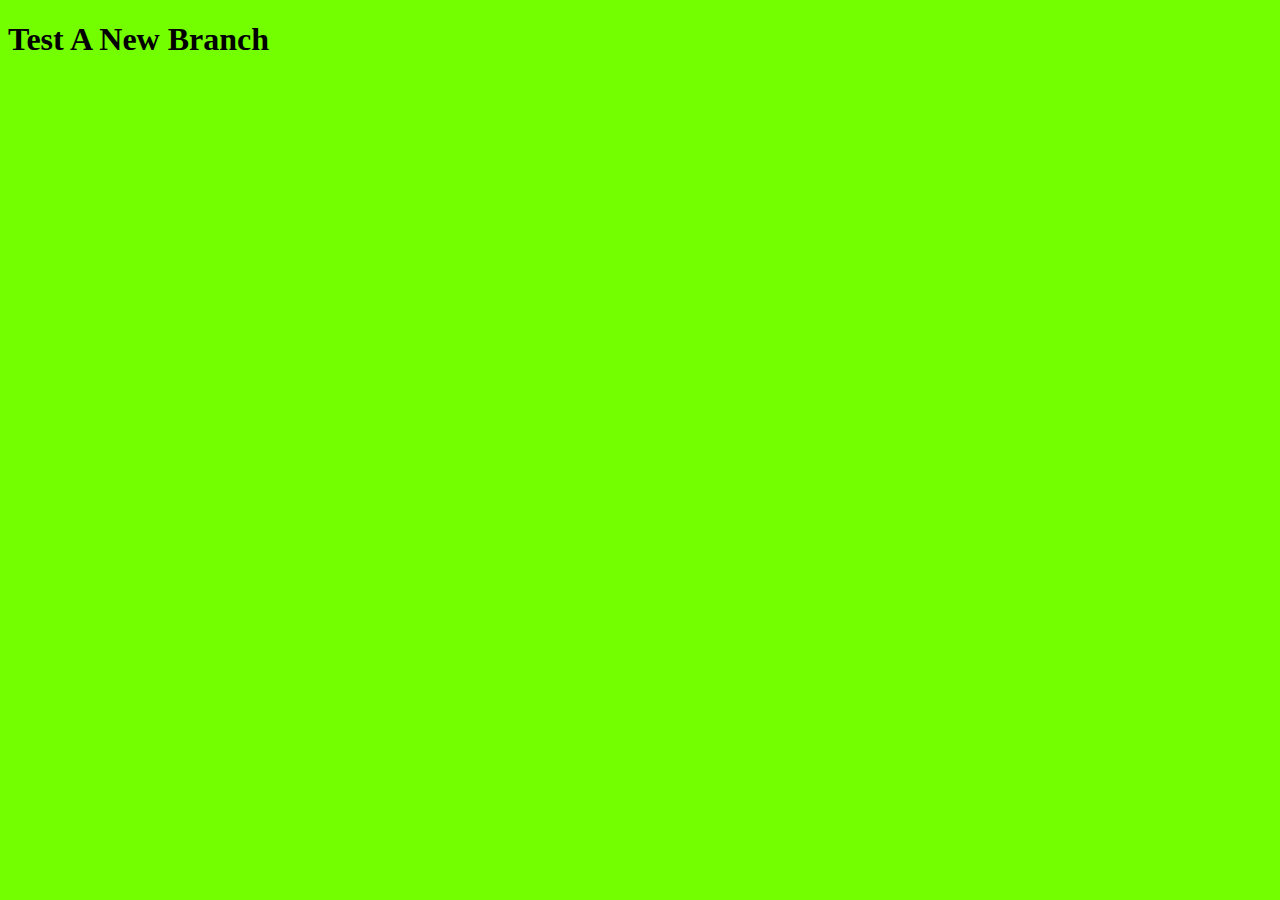
==== commit 43356970: "Test upload files" ====
--- a/index.html
+++ b/index.html
@@ -8,7 +8,7 @@
     <title>Document</title>
   </head>
   <body>
-    <h1>Test CSS</h1>
+    <h1>Test A New Branch</h1>
     <script src="app.js"></script>
   </body>
 </html>
--- a/main.css
+++ b/main.css
@@ -1,3 +1,6 @@
+body {
+  background-color: rgb(115, 255, 0);
+}
 h1 {
-  color: red;
+  color: black;
 }
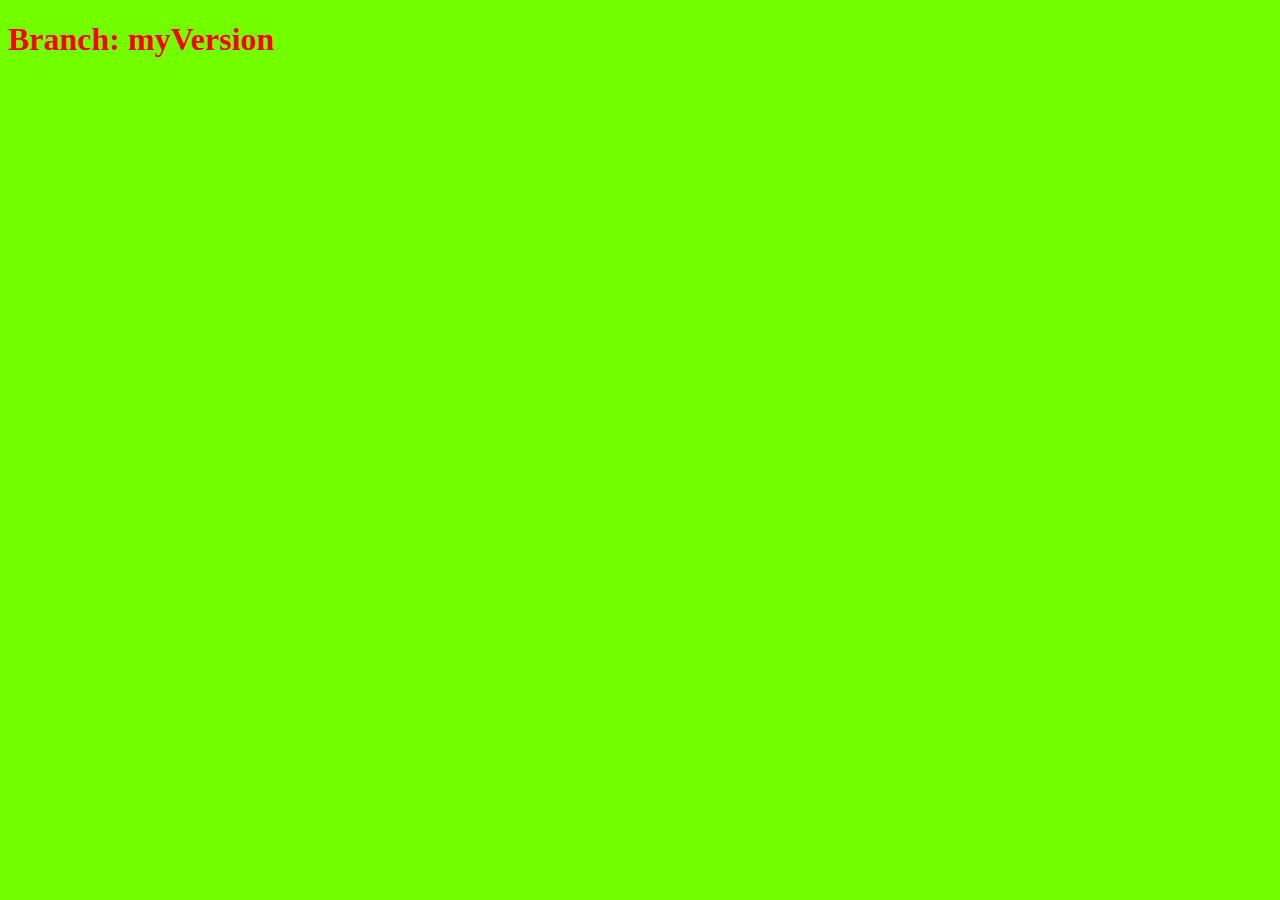
==== commit 2d2c721b: "testing" ====
--- a/index.html
+++ b/index.html
@@ -8,7 +8,7 @@
     <title>Document</title>
   </head>
   <body>
-    <h1>Test A New Branch</h1>
+    <h1>Branch: myVersion</h1>
     <script src="app.js"></script>
   </body>
 </html>
--- a/main.css
+++ b/main.css
@@ -2,5 +2,5 @@
   background-color: rgb(115, 255, 0);
 }
 h1 {
-  color: black;
+  color: red;
 }
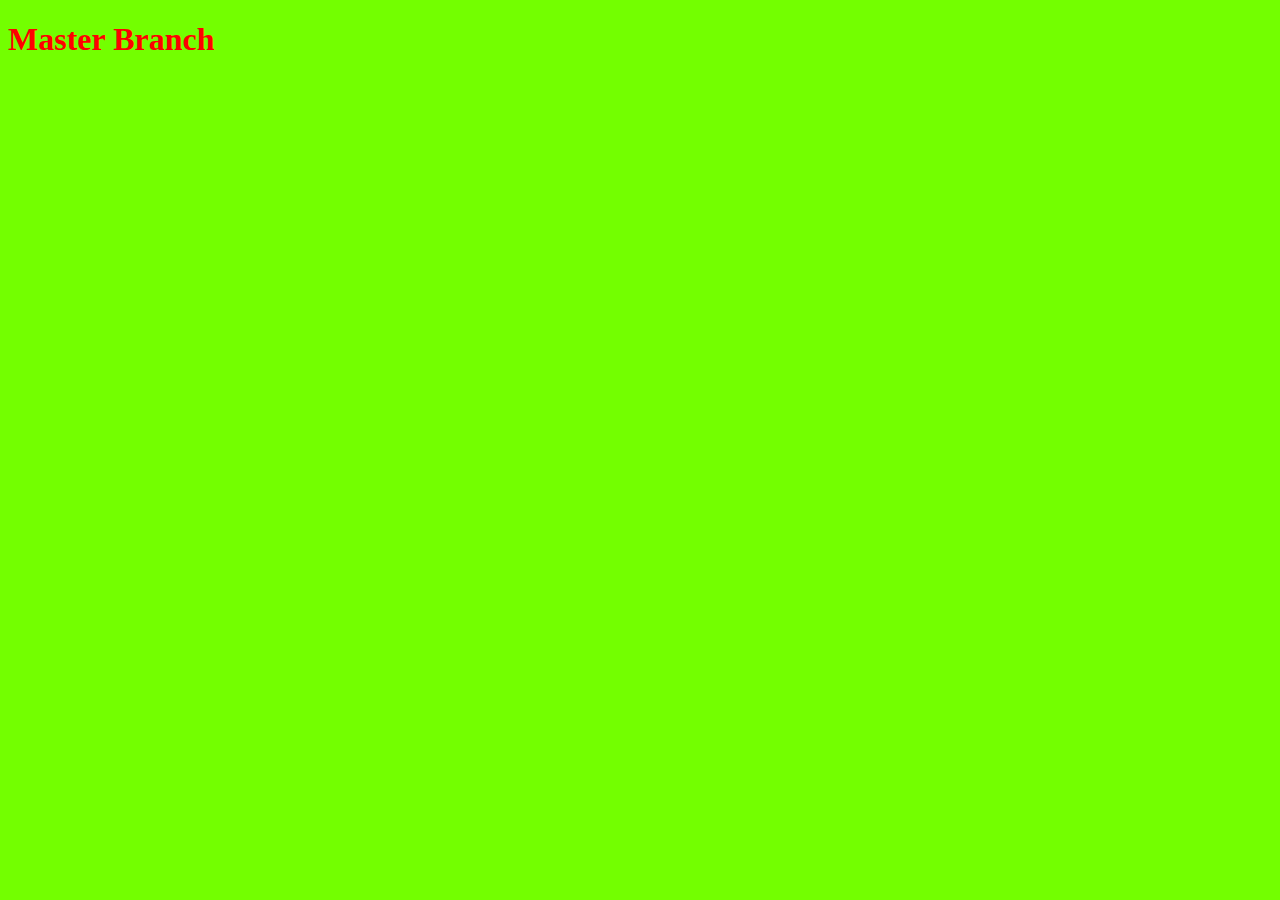
==== commit 1cab2c91: "" ====
--- a/index.html
+++ b/index.html
@@ -8,7 +8,8 @@
     <title>Document</title>
   </head>
   <body>
-    <h1>Branch: myVersion</h1>
+    <!-- https://www.youtube.com/watch?v=fDkR0TDR9dI&ab_channel=%D8%BA%D8%B1%D9%8A%D8%A8%D8%A7%D9%84%D8%B4%D9%8A%D8%AE%7C%7CGhareebElshaikh -->
+    <h1>Master Branch</h1>
     <script src="app.js"></script>
   </body>
 </html>
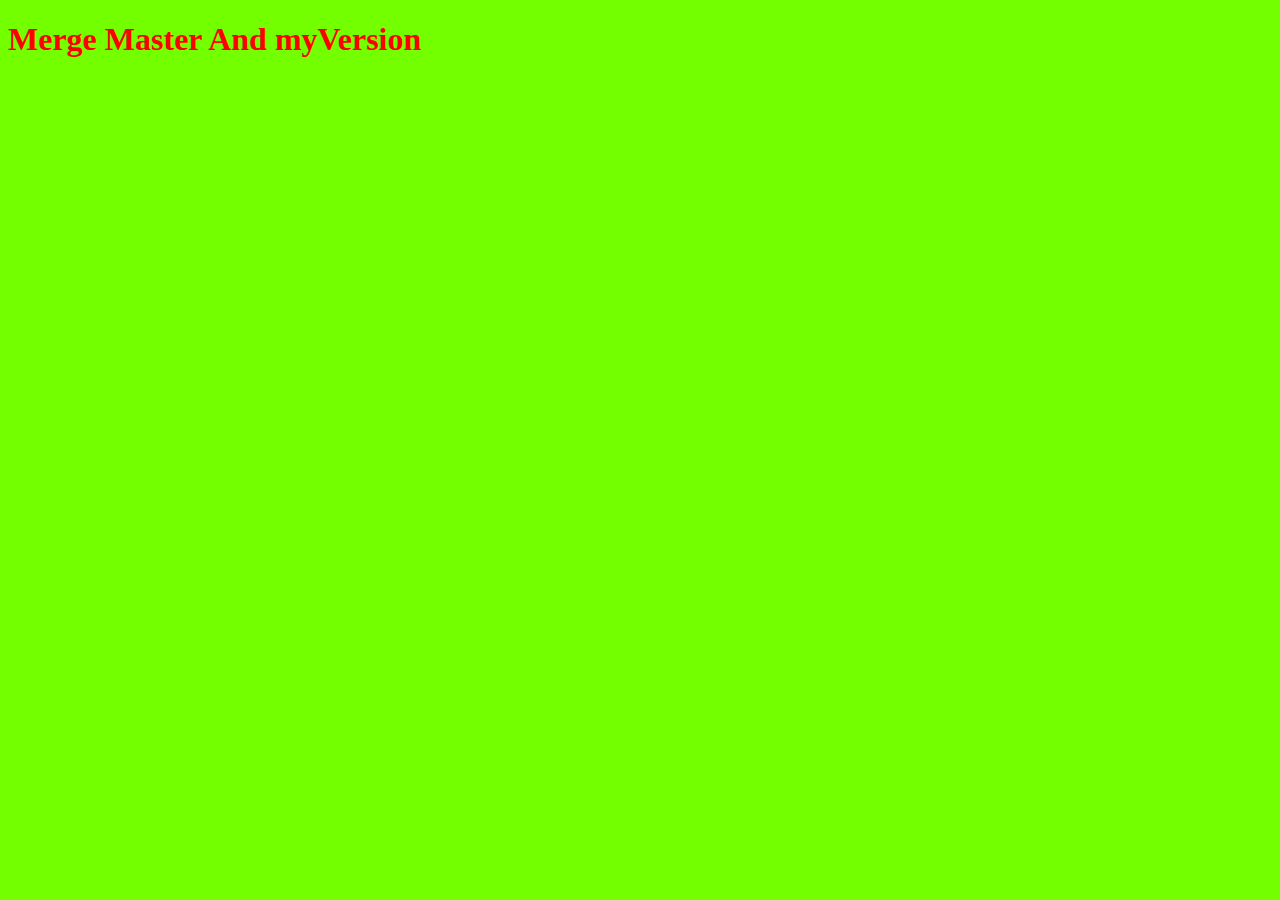
==== commit 1b276119: "" ====
--- a/index.html
+++ b/index.html
@@ -9,7 +9,7 @@
   </head>
   <body>
     <!-- https://www.youtube.com/watch?v=fDkR0TDR9dI&ab_channel=%D8%BA%D8%B1%D9%8A%D8%A8%D8%A7%D9%84%D8%B4%D9%8A%D8%AE%7C%7CGhareebElshaikh -->
-    <h1>Master Branch</h1>
+    <h1>Merge Master And myVersion</h1>
     <script src="app.js"></script>
   </body>
 </html>
